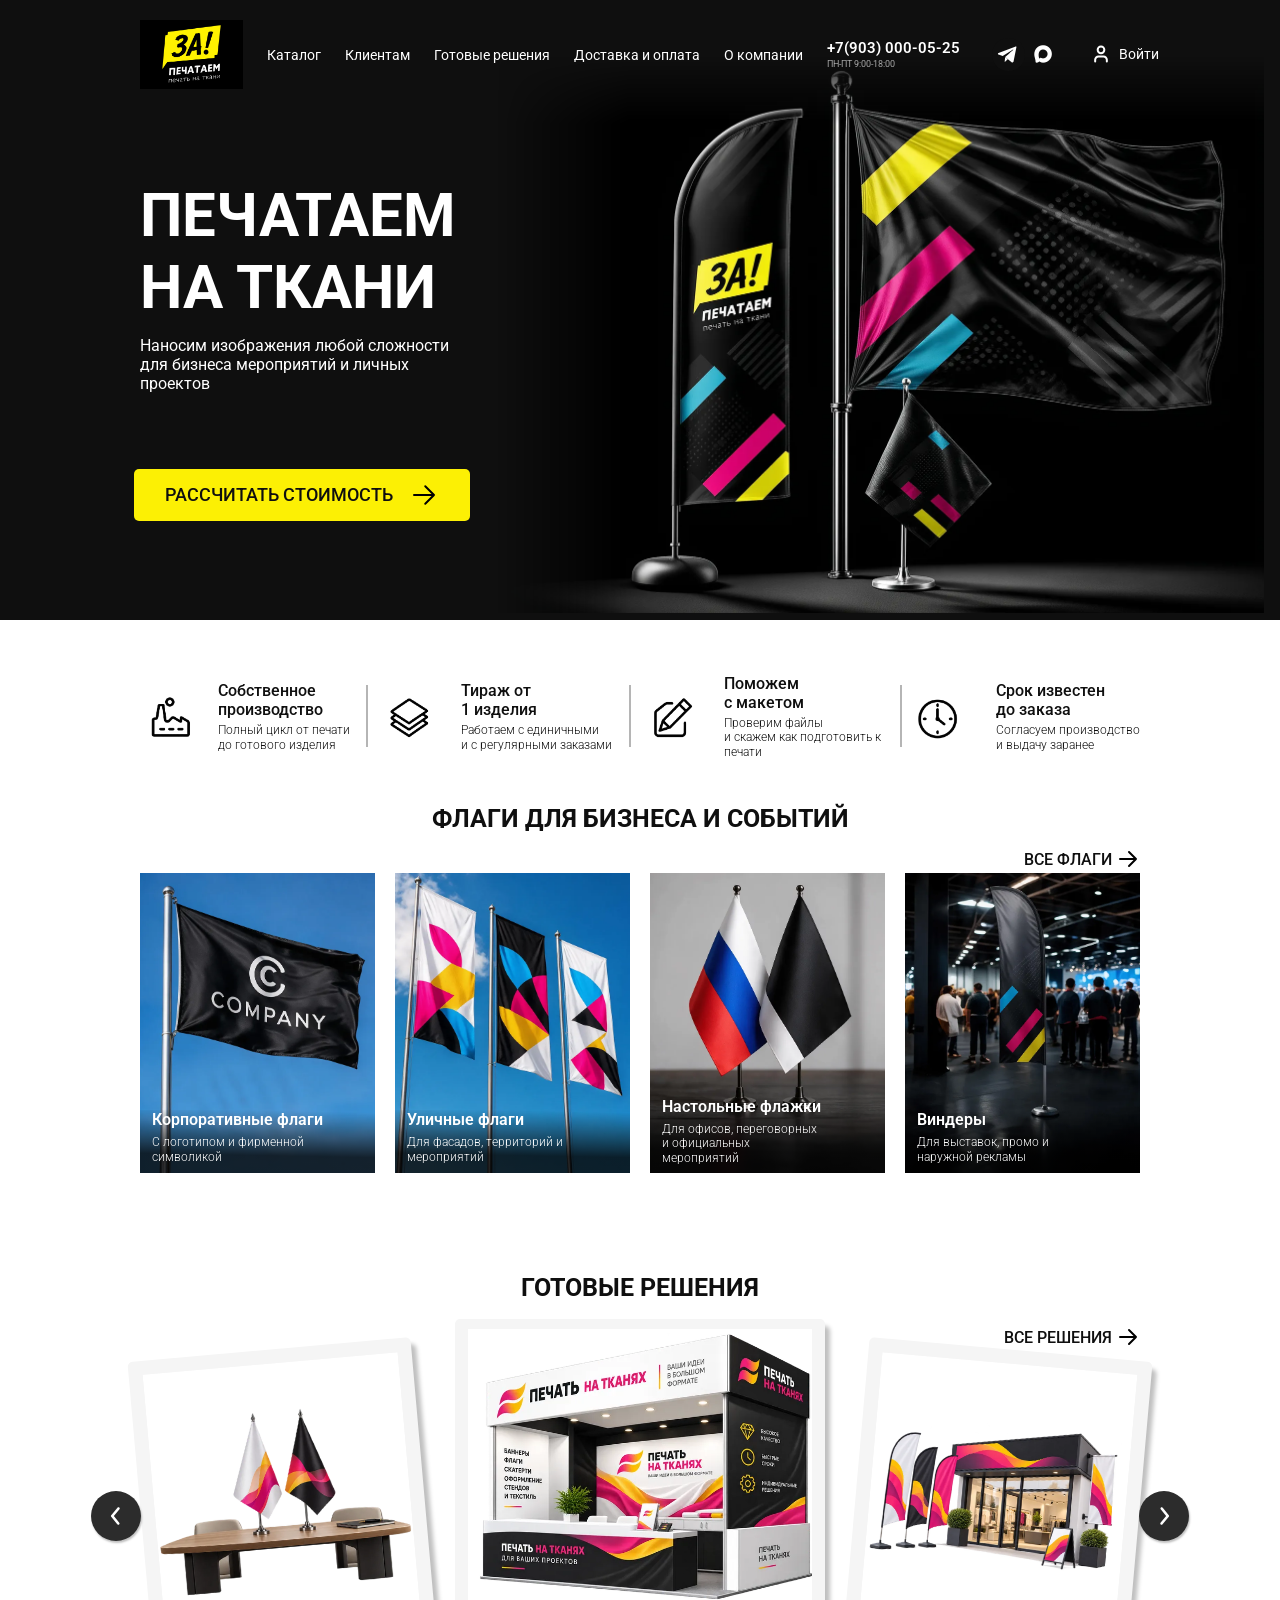
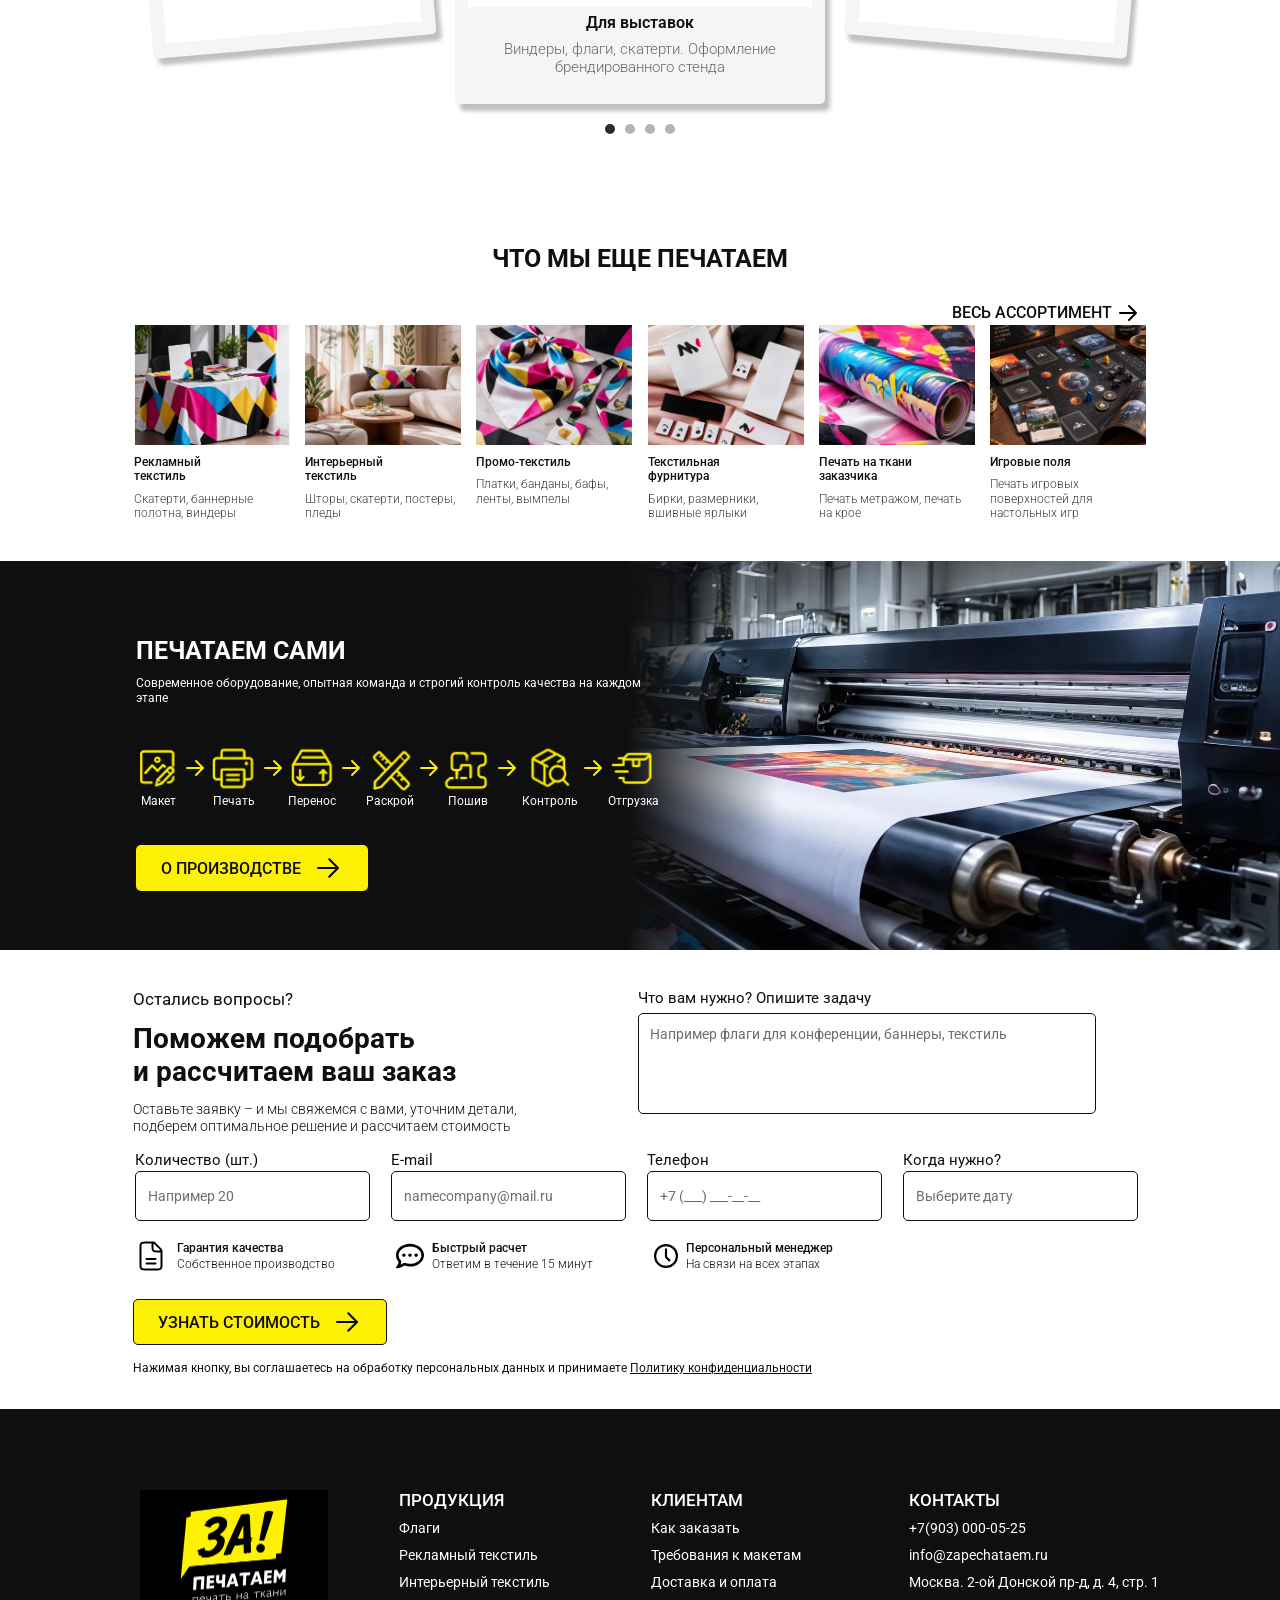
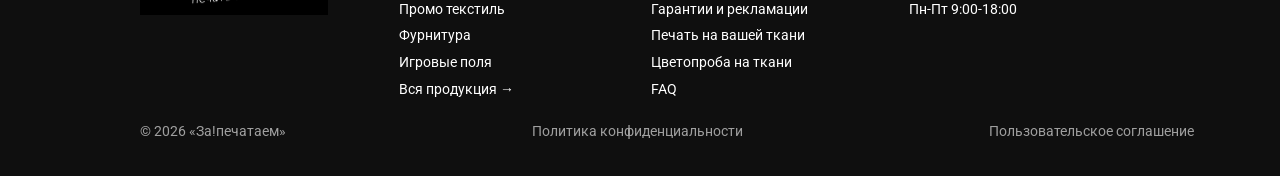
==== index.html @ 59cbdaf1 "Обновление сайта: новые страницы по Figma, исправления данных - Новые страницы: «Цветопроба на ткани" ====
<!doctype html>
<html lang="ru">
  <head>
    <meta charset="UTF-8" />
    <meta name="viewport" content="width=device-width, initial-scale=1.0" />
    <title>Печать на ткани — За!печатаем</title>
    <link rel="preconnect" href="https://fonts.googleapis.com" />
    <link rel="preconnect" href="https://fonts.gstatic.com" crossorigin />
    <link rel="stylesheet" href="https://fonts.googleapis.com/css2?family=Roboto:wght@300;400;500;600;700&display=swap" />
    <script type="module" crossorigin src="./assets/home-B17a1bVJ.js"></script>
    <link rel="modulepreload" crossorigin href="./assets/Textarea-o4xDHyzE.js">
    <link rel="modulepreload" crossorigin href="./assets/site-content-Drll2B07.js">
    <link rel="modulepreload" crossorigin href="./assets/SectionHeader-B2fMc8Yk.js">
    <link rel="modulepreload" crossorigin href="./assets/CardStacked-CJFSjGqP.js">
    <link rel="stylesheet" crossorigin href="./assets/Textarea-CeBhAOKj.css">
    <link rel="stylesheet" crossorigin href="./assets/site-content-Cy1skjwz.css">
    <link rel="stylesheet" crossorigin href="./assets/SectionHeader-By592K_c.css">
    <link rel="stylesheet" crossorigin href="./assets/CardStacked-DEg0NZP9.css">
    <link rel="stylesheet" crossorigin href="./assets/home-B2VoS511.css">
  </head>
  <body class="site">
    <div id="app"></div>
  </body>
</html>
---- assets/Textarea-CeBhAOKj.css ----
:root{--color-black: #000000;--color-ink-900: #0F0F0F;--color-ink-800: #161616;--color-ink-700: #2C2C2C;--color-grey-700: #666666;--color-grey-600: #6B7280;--color-grey-500: #999999;--color-grey-400: #AAAAAA;--color-grey-300: #B5B5B5;--color-grey-200: #CCCCCC;--color-grey-250: #C9C9C9;--color-grey-100: #E5E7EB;--color-grey-050: #F7F7F7;--color-grey-030: #F5F5F5;--color-grey-020: #F9FAFB;--color-white: #FFFFFF;--color-accent: #FCF004;--color-accent-press: #E3D803;--color-cmy-cyan: #00AEEF;--color-cmy-magenta: #EC008C;--color-success: #2E7D32;--color-success-bg: #E8F5E9;--color-overlay: rgba(0, 0, 0, .5);--color-scrim-strong: rgba(0, 0, 0, .8);--color-scrim: rgba(0, 0, 0, .7);--color-scrim-soft: rgba(0, 0, 0, .4);--color-placeholder: #D9D9D9;--color-danger: #B3261E;--font-display: "Roboto", "Helvetica Neue", Arial, sans-serif;--font-body: "Roboto", "Helvetica Neue", Arial, sans-serif;--text-display: 60px;--text-h1: 40px;--text-h2: 25px;--text-title: 28px;--text-h3: 20px;--text-lead: 18px;--text-card-title: 16px;--text-body: 16px;--text-small: 14px;--text-caption: 12px;--text-micro: 9px;--weight-light: 300;--weight-regular: 400;--weight-medium: 500;--weight-semibold: 600;--weight-bold: 700;--weight-black: 800;--leading-tight: 1;--leading-heading: 1.1;--leading-normal: 1.2;--leading-body: 1.5;--tracking-display: 0;--tracking-heading: 0;--tracking-button: 0;--tracking-label: .08em;--space-1: 4px;--space-2: 8px;--space-3: 12px;--space-4: 16px;--space-5: 20px;--space-6: 24px;--space-7: 28px;--space-8: 32px;--space-10: 40px;--space-12: 48px;--space-14: 56px;--space-16: 64px;--space-20: 80px;--space-25: 100px;--space-section: 80px;--radius-0: 0;--radius-1: 2px;--radius-2: 5px;--radius-3: 8px;--radius-4: 12px;--radius-panel: 20px;--radius-round: 999px;--icon-sm: 16px;--icon-md: 24px;--icon-lg: 30px;--shadow-modal: 0 8px 12px rgba(0, 0, 0, .12);--shadow-photo: 5px 7px 4px rgba(0, 0, 0, .25);--shadow-control: 1px 2px 2px rgba(0, 0, 0, .25);--container: 1000px;--gutter: 20px;--border-width: 1px;--icon-stroke: 2px}.ui-icon[data-v-7f54bd86]{display:inline-block;flex-shrink:0;color:currentColor}.ui-icon path[data-v-7f54bd86]{stroke:currentColor;stroke-width:var(--icon-stroke)}.ui-icon--sm[data-v-7f54bd86]{width:var(--icon-sm);height:var(--icon-sm)}.ui-icon--md[data-v-7f54bd86]{width:var(--icon-md);height:var(--icon-md)}.ui-icon--lg[data-v-7f54bd86]{width:var(--icon-lg);height:var(--icon-lg)}.ui-button[data-v-ee7d5a4f]{display:inline-flex;align-items:center;justify-content:center;gap:var(--space-2);box-sizing:border-box;border:var(--border-width) solid transparent;border-radius:var(--radius-2);cursor:pointer;font-family:var(--font-body);font-size:var(--text-small);font-weight:var(--weight-semibold);letter-spacing:var(--tracking-button);text-decoration:none;text-transform:uppercase;white-space:nowrap;transition:background-color .1s ease,border-color .1s ease,color .1s ease}.ui-button--block[data-v-ee7d5a4f]{display:flex;width:100%}.ui-button[data-v-ee7d5a4f]:disabled{cursor:not-allowed;opacity:.4}.ui-button--primary.ui-button--sm[data-v-ee7d5a4f],.ui-button--ghost.ui-button--sm[data-v-ee7d5a4f]{padding:var(--space-3) var(--space-6)}.ui-button--md[data-v-ee7d5a4f]{min-height:44px;gap:var(--space-3);padding:7px var(--space-6);font-size:var(--text-body);font-weight:var(--weight-medium)}.ui-button--lg[data-v-ee7d5a4f]{gap:var(--space-4);padding:10px 30px;font-size:var(--text-lead);font-weight:var(--weight-medium)}.ui-button__arrow[data-v-ee7d5a4f]{flex-shrink:0;width:30px;height:30px;transition:transform .35s cubic-bezier(.25,.02,0,1.17)}.ui-button:hover:not(:disabled) .ui-button__arrow[data-v-ee7d5a4f]{transform:translate3d(4px,0,0)}.ui-button--primary[data-v-ee7d5a4f]{background:var(--color-accent);color:var(--color-ink-900)}.ui-button--primary[data-v-ee7d5a4f]:hover:not(:disabled),.ui-button--primary[data-v-ee7d5a4f]:active:not(:disabled){background:var(--color-accent-press)}.ui-button--primary[data-v-ee7d5a4f]:focus-visible{outline:var(--radius-1) solid var(--color-ink-900);outline-offset:var(--radius-1)}.ui-button--primary[data-v-ee7d5a4f]:disabled{background:var(--color-grey-100);color:var(--color-grey-500);opacity:1}.ui-button--primary.ui-button--dark[data-v-ee7d5a4f]:focus-visible{outline-color:var(--color-white)}.ui-button--ghost[data-v-ee7d5a4f]{background:transparent;border-color:var(--color-ink-900);color:var(--color-ink-900)}.ui-button--ghost[data-v-ee7d5a4f]:hover:not(:disabled){background:var(--color-grey-050)}.ui-button--ghost[data-v-ee7d5a4f]:focus-visible{outline:var(--radius-1) solid var(--color-ink-900);outline-offset:var(--radius-1)}.ui-button--ghost.ui-button--dark[data-v-ee7d5a4f]{border-color:var(--color-white);color:var(--color-white)}.ui-button--ghost.ui-button--dark[data-v-ee7d5a4f]:hover:not(:disabled){background:var(--color-ink-800)}.ui-button--ghost.ui-button--dark[data-v-ee7d5a4f]:focus-visible{outline-color:var(--color-white)}.ui-button--arrow[data-v-ee7d5a4f]{padding:0;background:transparent;border-color:transparent;color:var(--color-ink-900)}.ui-button--arrow:hover:not(:disabled) .ui-button__label[data-v-ee7d5a4f]{text-decoration:underline}.ui-button--arrow[data-v-ee7d5a4f]:focus-visible{outline:var(--radius-1) solid var(--color-ink-900);outline-offset:var(--radius-1)}.ui-button--arrow.ui-button--dark[data-v-ee7d5a4f]{color:var(--color-white)}.ui-button--arrow.ui-button--dark[data-v-ee7d5a4f]:focus-visible{outline-color:var(--color-white)}.ui-input[data-v-9260c92f]{width:100%;box-sizing:border-box;padding:var(--space-3) var(--space-4);border:var(--border-width) solid var(--color-grey-100);border-radius:var(--radius-2);background:var(--color-white);color:var(--color-ink-900);font-family:var(--font-body);font-size:var(--text-body)}.ui-input[data-v-9260c92f]::placeholder{color:var(--color-grey-500)}.ui-input[data-v-9260c92f]:disabled{cursor:not-allowed;opacity:.4}.ui-input[data-v-9260c92f]:focus-visible{outline:var(--radius-1) solid var(--color-ink-900);outline-offset:var(--radius-1)}.ui-input--invalid[data-v-9260c92f]{border-color:var(--color-danger)}.ui-input--dark[data-v-9260c92f]{background:var(--color-ink-900);border-color:var(--color-ink-700);color:var(--color-white)}.ui-input--dark[data-v-9260c92f]::placeholder{color:var(--color-grey-500)}.ui-input--dark[data-v-9260c92f]:focus-visible{outline-color:var(--color-white)}.ui-input--dark.ui-input--invalid[data-v-9260c92f]{border-color:var(--color-danger)}.ui-textarea[data-v-9531cfce]{display:block;width:100%;box-sizing:border-box;min-height:100px;padding:var(--space-3) var(--space-4);border:var(--border-width) solid var(--color-grey-100);border-radius:var(--radius-2);background:var(--color-white);color:var(--color-ink-900);font-family:var(--font-body);font-size:var(--text-small);line-height:1.4;resize:vertical}.ui-textarea[data-v-9531cfce]::placeholder{color:var(--color-grey-500)}.ui-textarea[data-v-9531cfce]:disabled{cursor:not-allowed;opacity:.4}.ui-textarea[data-v-9531cfce]:focus-visible{outline:var(--radius-1) solid var(--color-ink-900);outline-offset:var(--radius-1)}.ui-textarea--invalid[data-v-9531cfce]{border-color:var(--color-danger)}
---- assets/site-content-Cy1skjwz.css ----
*,*:before,*:after{box-sizing:border-box}html{-webkit-text-size-adjust:100%}body.site{margin:0;background:var(--color-ink-900);color:var(--color-ink-900);font-family:var(--font-body);font-size:var(--text-body);line-height:var(--leading-normal)}.site img{max-width:100%}.site-container{width:100%;max-width:calc(var(--container) + 2 * var(--space-5));margin:0 auto;padding:0 var(--space-5)}@media (min-width: 768px) and (max-width: 1023px){.site-container{padding:0 var(--space-8)}}.site-visually-hidden{position:absolute;width:1px;height:1px;margin:-1px;padding:0;overflow:hidden;clip:rect(0 0 0 0);white-space:nowrap;border:0}:root{--ease-reveal: cubic-bezier(.46, .03, .2, .98);--ease-soft: cubic-bezier(0, -.01, .12, .97);--ease-spring: cubic-bezier(.25, .02, 0, 1.17);--reveal-duration: .9s;--reveal-distance: 40px}.motion-ready [data-reveal]{opacity:0;transition:opacity var(--reveal-duration) var(--ease-soft) var(--reveal-delay, 0s),transform var(--reveal-duration) var(--ease-reveal) var(--reveal-delay, 0s);will-change:opacity,transform}.motion-ready [data-reveal=up]{transform:translate3d(0,var(--reveal-distance),0)}.motion-ready [data-reveal=down]{transform:translate3d(0,calc(-1 * var(--reveal-distance)),0)}.motion-ready [data-reveal=left]{transform:translate3d(calc(-1 * var(--reveal-distance)),0,0)}.motion-ready [data-reveal=right]{transform:translate3d(var(--reveal-distance),0,0)}.motion-ready [data-reveal=scale]{transform:scale(.94)}.motion-ready [data-reveal].is-revealed{opacity:1;transform:none}.motion-ready [data-reveal].is-revealed:not(:hover){will-change:auto}@media (prefers-reduced-motion: reduce){*,*:before,*:after{animation-duration:.01ms!important;animation-iteration-count:1!important;transition-duration:.01ms!important;scroll-behavior:auto!important}}.site-header[data-v-46761ce0]{position:relative;z-index:10;background:var(--color-ink-900);color:var(--color-white)}.site-header__inner[data-v-46761ce0]{display:flex;align-items:center;justify-content:space-between;gap:var(--space-6);padding-top:var(--space-5);padding-bottom:var(--space-5)}.site-header__logo[data-v-46761ce0]{display:block;flex-shrink:0;width:103px;line-height:0}.site-header__logo picture[data-v-46761ce0]{display:block}.site-header__logo img[data-v-46761ce0]{width:100%;height:auto}.site-header__nav[data-v-46761ce0]{position:relative;display:flex;gap:var(--space-6)}.site-header__nav-item:hover .site-header__dropdown[data-v-46761ce0],.site-header__nav-item:focus-within .site-header__dropdown[data-v-46761ce0]{display:flex}.site-header__dropdown[data-v-46761ce0]{display:none;position:absolute;top:100%;left:50%;transform:translate(-50%);z-index:20;margin-top:var(--space-5);padding:var(--space-4);gap:var(--space-5);border-top:var(--border-width) solid var(--color-ink-700);background:var(--color-ink-900);white-space:nowrap}.site-header__dropdown[data-v-46761ce0]:not(.site-header__dropdown--wide){flex-direction:column;padding:var(--space-3);gap:0}.site-header__dropdown-column[data-v-46761ce0]{display:flex;flex-direction:column;min-width:220px;margin:0;padding:0;list-style:none}.site-header__dropdown-link[data-v-46761ce0]{display:block;position:relative;min-height:40px;padding:var(--space-2) var(--space-3);border-radius:var(--radius-1);color:var(--color-white);font-size:var(--text-small);line-height:1.35;text-decoration:none;transition:background-color .2s ease,color .2s ease}.site-header__dropdown-link[data-v-46761ce0]:hover{background:var(--color-ink-800);color:var(--color-accent)}.site-header__nav-link[data-v-46761ce0]{position:relative;transition:color .3s ease;color:var(--color-white);font-size:var(--text-small);font-weight:var(--weight-regular);text-decoration:none;white-space:nowrap}.site-header__nav-link--current[data-v-46761ce0]{font-weight:var(--weight-medium)}.site-header__nav-link[data-v-46761ce0]:hover{color:var(--color-accent)}.site-header__nav-link[data-v-46761ce0]:after{content:"";position:absolute;right:0;bottom:-4px;left:0;height:1px;background:currentColor;transform:scaleX(0);transform-origin:left center;transition:transform .4s var(--ease-reveal, ease)}.site-header__nav-link[data-v-46761ce0]:hover:after{transform:scaleX(1)}.site-header__inner[data-v-46761ce0]{animation:site-header-in-46761ce0 .8s var(--ease-soft, ease) both}@keyframes site-header-in-46761ce0{0%{opacity:0;transform:translate3d(0,-12px,0)}to{opacity:1;transform:none}}.site-header__social[data-v-46761ce0],.site-header__login[data-v-46761ce0]{transition:opacity .3s ease,transform .3s var(--ease-spring, ease)}.site-header__social[data-v-46761ce0]:hover{transform:translate3d(0,-2px,0)}.site-header__login[data-v-46761ce0]:hover{opacity:.8}.site-header__actions[data-v-46761ce0]{display:flex;align-items:center;gap:var(--space-8)}.site-header__phone[data-v-46761ce0]{display:flex;flex-direction:column;gap:2px;white-space:nowrap}.site-header__phone-number[data-v-46761ce0]{color:var(--color-white);font-size:15px;font-weight:var(--weight-semibold);text-decoration:none}.site-header__schedule[data-v-46761ce0]{color:var(--color-grey-400);font-size:var(--text-micro)}.site-header__socials[data-v-46761ce0],.site-header__drawer-socials[data-v-46761ce0]{display:flex;align-items:center;gap:1px}.site-header__social[data-v-46761ce0]{display:inline-flex;align-items:center;justify-content:center;width:33px;height:33px;line-height:0}.site-header__max-icon[data-v-46761ce0]{display:block;width:18px;height:18px;background:var(--color-white);mask:url([data-uri]) center / contain no-repeat;-webkit-mask:url([data-uri]) center / contain no-repeat}.site-header__login[data-v-46761ce0]{display:inline-flex;align-items:center;gap:var(--space-2);color:var(--color-white);font-size:var(--text-small);text-decoration:none}.site-header__menu-button[data-v-46761ce0]{display:none;align-items:center;justify-content:center;width:44px;height:44px;padding:0;border:var(--border-width) solid var(--color-ink-700);border-radius:var(--radius-3);background:var(--color-ink-800);cursor:pointer}.site-header a[data-v-46761ce0]:focus-visible,.site-header button[data-v-46761ce0]:focus-visible{outline:var(--radius-1) solid var(--color-white);outline-offset:var(--radius-1)}.site-header__drawer[data-v-46761ce0]{border-top:var(--border-width) solid var(--color-ink-700);background:var(--color-ink-900)}.site-header__drawer-nav[data-v-46761ce0]{display:flex;flex-direction:column;padding-top:var(--space-2);padding-bottom:var(--space-6)}.site-header__drawer-link[data-v-46761ce0]{padding:var(--space-3) 0;border-bottom:var(--border-width) solid var(--color-ink-700);color:var(--color-white);font-size:var(--text-body);text-decoration:none}.site-header__drawer-item[data-v-46761ce0]{border-bottom:var(--border-width) solid var(--color-ink-700)}.site-header__drawer-item .site-header__drawer-link[data-v-46761ce0]{border-bottom:none}.site-header__drawer-summary[data-v-46761ce0]{display:flex;align-items:center;justify-content:space-between;cursor:pointer;list-style:none}.site-header__drawer-summary[data-v-46761ce0]::-webkit-details-marker{display:none}.site-header__drawer-summary[data-v-46761ce0]:after{content:"";width:10px;height:10px;border-right:var(--border-width) solid var(--color-white);border-bottom:var(--border-width) solid var(--color-white);transform:rotate(45deg);transition:transform .2s ease}.site-header__drawer-item[open] .site-header__drawer-summary[data-v-46761ce0]:after{transform:rotate(-135deg)}.site-header__drawer-sublink[data-v-46761ce0]{display:block;padding-left:var(--space-4);color:var(--color-grey-400);font-size:var(--text-small)}.site-header__drawer-sublink[data-v-46761ce0]:last-child{border-bottom:none}.site-header__drawer-socials[data-v-46761ce0]{margin-top:var(--space-4)}@media (max-width: 1100px){.site-header__nav[data-v-46761ce0]{gap:var(--space-4)}.site-header__actions[data-v-46761ce0]{gap:var(--space-5)}}@media (max-width: 1023px){.site-header[data-v-46761ce0]{border-bottom:var(--border-width) solid var(--color-ink-700)}.site-header__inner[data-v-46761ce0]{padding-top:var(--space-4);padding-bottom:var(--space-4)}.site-header__logo[data-v-46761ce0]{width:80px}.site-header__nav[data-v-46761ce0],.site-header__socials[data-v-46761ce0],.site-header__login[data-v-46761ce0]{display:none}.site-header__actions[data-v-46761ce0]{gap:var(--space-6)}.site-header__phone[data-v-46761ce0]{align-items:flex-end}.site-header__phone-number[data-v-46761ce0]{font-size:var(--text-small)}.site-header__menu-button[data-v-46761ce0]{display:inline-flex}}@media (min-width: 1024px){.site-header--overlay[data-v-46761ce0]{position:absolute;top:0;right:0;left:0;background:transparent}.site-header__drawer[data-v-46761ce0]{display:none!important}}@media (max-width: 767px){.site-header[data-v-46761ce0]{border-bottom:none}.site-header__inner[data-v-46761ce0]{padding:14px 10px 14px var(--space-2)}.site-header__logo[data-v-46761ce0]{width:103px}.site-header__phone[data-v-46761ce0]{display:none}.site-header__menu-button[data-v-46761ce0]{width:40px;height:40px;border:none;background:transparent}.site-header__menu-button img[data-v-46761ce0]{width:40px;height:40px}.site-header--overlay[data-v-46761ce0]{position:absolute;top:0;right:0;left:0;background:transparent}}.card-overlay[data-v-df6b5e0e]{position:relative;display:flex;flex-direction:column;justify-content:flex-end;overflow:hidden;background:var(--color-placeholder);color:var(--color-white);text-decoration:none}.card-overlay[data-v-df6b5e0e]:focus-visible{outline:var(--radius-1) solid var(--color-ink-900);outline-offset:var(--radius-1)}.card-overlay__image[data-v-df6b5e0e]{position:absolute;top:0;right:0;bottom:0;left:0;width:100%;height:100%;object-fit:cover;transition:transform .3s ease}.card-overlay:hover .card-overlay__image[data-v-df6b5e0e]{transform:scale(1.03)}.card-overlay__content[data-v-df6b5e0e]{position:relative;display:flex;flex-direction:column}.card-overlay__title[data-v-df6b5e0e]{font-size:var(--text-card-title);font-weight:var(--weight-semibold);line-height:var(--leading-normal)}.card-overlay--home[data-v-df6b5e0e]{aspect-ratio:235 / 300}.card-overlay--home .card-overlay__content[data-v-df6b5e0e]{min-height:63px;gap:6px;padding:0 var(--space-3) var(--space-2);background:linear-gradient(1.1deg,var(--color-scrim-strong) 29.4%,transparent 96.5%)}.card-overlay--home .card-overlay__text[data-v-df6b5e0e]{max-width:160px;font-size:var(--text-caption);font-weight:var(--weight-light);line-height:var(--leading-normal)}.card-overlay--catalog[data-v-df6b5e0e]{height:320px}.card-overlay--catalog .card-overlay__content[data-v-df6b5e0e]{flex:1;justify-content:flex-end;gap:6px;padding:var(--space-4);background:linear-gradient(249.6deg,transparent 33.3%,var(--color-scrim) 66.7%)}.card-overlay--catalog .card-overlay__title[data-v-df6b5e0e]{letter-spacing:-.02em;white-space:nowrap}.card-overlay--catalog .card-overlay__text[data-v-df6b5e0e]{font-size:var(--text-caption);line-height:16px;opacity:.9}@media (max-width: 1023px) and (min-width: 768px){.card-overlay--home[data-v-df6b5e0e]{aspect-ratio:auto;height:280px;border-radius:var(--radius-4)}.card-overlay--home[data-v-df6b5e0e]:before{content:"";position:absolute;top:0;right:0;bottom:0;left:0;background:var(--color-scrim-soft)}.card-overlay--home .card-overlay__content[data-v-df6b5e0e]{min-height:0;gap:var(--space-1);padding:var(--space-4);background:none}.card-overlay--home .card-overlay__title[data-v-df6b5e0e]{font-weight:var(--weight-bold)}.card-overlay--home .card-overlay__text[data-v-df6b5e0e]{max-width:none;color:var(--color-grey-200);font-weight:var(--weight-regular)}}@media (max-width: 767px){.card-overlay--home[data-v-df6b5e0e]{aspect-ratio:165 / 211}.card-overlay--home .card-overlay__content[data-v-df6b5e0e]{min-height:44px;gap:2px;padding:0 var(--space-2) var(--space-1)}.card-overlay--home .card-overlay__title[data-v-df6b5e0e]{font-size:var(--text-caption)}.card-overlay--home .card-overlay__text[data-v-df6b5e0e]{font-size:var(--text-caption);line-height:1.15}.card-overlay--catalog[data-v-df6b5e0e]{height:240px}.card-overlay--catalog .card-overlay__title[data-v-df6b5e0e]{white-space:normal}}.ui-modal-enter-active[data-v-86ffeeb4]{transition:opacity .35s cubic-bezier(0,-.01,.12,.97)}.ui-modal-leave-active[data-v-86ffeeb4]{transition:opacity .2s ease}.ui-modal-enter-from[data-v-86ffeeb4],.ui-modal-leave-to[data-v-86ffeeb4]{opacity:0}.ui-modal-enter-active .ui-modal__card[data-v-86ffeeb4]{transition:transform .5s cubic-bezier(.25,.02,0,1.17)}.ui-modal-enter-from .ui-modal__card[data-v-86ffeeb4]{transform:translate3d(0,32px,0) scale(.98)}.ui-modal[data-v-86ffeeb4]{position:fixed;top:0;right:0;bottom:0;left:0;z-index:100;display:flex;align-items:center;justify-content:center;padding:var(--space-4);background:var(--color-overlay);overflow-y:auto}.ui-modal__card[data-v-86ffeeb4]{position:relative;box-sizing:border-box;width:100%;max-width:560px;margin:auto;padding:var(--space-10);border-radius:var(--radius-3);background:var(--color-white);box-shadow:var(--shadow-modal);outline:none}.ui-modal__close[data-v-86ffeeb4]{position:absolute;top:var(--space-10);right:var(--space-10);display:inline-flex;align-items:center;justify-content:center;width:32px;height:32px;padding:0;border:none;border-radius:var(--radius-round);background:var(--color-grey-020);cursor:pointer}.ui-modal__close[data-v-86ffeeb4]:focus-visible{outline:var(--radius-1) solid var(--color-ink-900);outline-offset:var(--radius-1)}@media (max-width: 767px){.ui-modal__card[data-v-86ffeeb4]{padding:var(--space-6)}.ui-modal__close[data-v-86ffeeb4]{top:var(--space-6);right:var(--space-6)}}.lead-modal-swap-enter-active[data-v-83224fa5],.lead-modal-swap-leave-active[data-v-83224fa5]{transition:opacity .3s cubic-bezier(0,-.01,.12,.97),transform .4s cubic-bezier(.46,.03,.2,.98)}.lead-modal-swap-enter-from[data-v-83224fa5]{opacity:0;transform:translate3d(0,12px,0)}.lead-modal-swap-leave-to[data-v-83224fa5]{opacity:0}.lead-modal--success .lead-modal__check[data-v-83224fa5]{animation:lead-modal-check-83224fa5 .6s cubic-bezier(.25,.02,0,1.17) .15s both}@keyframes lead-modal-check-83224fa5{0%{transform:scale(.4);opacity:0}to{transform:none;opacity:1}}.lead-modal[data-v-83224fa5]{display:flex;flex-direction:column;gap:var(--space-7)}.lead-modal__head[data-v-83224fa5]{display:flex;flex-direction:column;gap:var(--space-2);max-width:420px}.lead-modal__title[data-v-83224fa5]{margin:0;color:var(--color-ink-900);font-size:var(--text-title);font-weight:var(--weight-bold);line-height:var(--leading-normal)}.lead-modal__text[data-v-83224fa5]{margin:0;color:var(--color-grey-600);font-size:var(--text-small);line-height:20px}.lead-modal__form[data-v-83224fa5]{display:flex;flex-direction:column;gap:var(--space-4)}.lead-modal__grid[data-v-83224fa5]{display:grid;grid-template-columns:repeat(2,minmax(0,1fr));gap:var(--space-4)}.lead-modal__field[data-v-83224fa5]{display:flex;flex-direction:column;gap:6px}.lead-modal__label[data-v-83224fa5]{color:var(--color-ink-900);font-size:13px;font-weight:var(--weight-medium)}.lead-modal__field[data-v-83224fa5] .ui-input{height:44px;border-radius:6px;font-size:var(--text-small)}.lead-modal__field[data-v-83224fa5] .ui-input::placeholder,.lead-modal__field[data-v-83224fa5] .ui-textarea::placeholder{color:var(--color-grey-600)}.lead-modal__field[data-v-83224fa5] .ui-textarea{height:100px;border-radius:6px}.lead-modal__submit[data-v-83224fa5]{min-height:48px;margin-top:var(--space-3);border-radius:6px}.lead-modal__submit-arrow[data-v-83224fa5]{margin-left:var(--space-1)}.lead-modal__consent[data-v-83224fa5]{margin:0;font-size:var(--text-caption);line-height:var(--leading-normal);color:var(--color-grey-600);text-align:center}.lead-modal__consent a[data-v-83224fa5]{color:inherit}.lead-modal--success[data-v-83224fa5]{align-items:center;gap:var(--space-2);min-height:300px;justify-content:center;text-align:center}.lead-modal__check[data-v-83224fa5]{display:inline-flex;align-items:center;justify-content:center;width:64px;height:64px;margin-bottom:var(--space-4);border-radius:var(--radius-round);background:var(--color-success-bg)}.lead-modal__success-title[data-v-83224fa5]{margin:0;color:var(--color-ink-900);font-size:22px;font-weight:var(--weight-bold);line-height:var(--leading-normal)}.lead-modal__success-text[data-v-83224fa5]{max-width:380px;margin:0;color:var(--color-grey-600);font-size:var(--text-small);line-height:20px}@media (max-width: 767px){.lead-modal[data-v-83224fa5]{gap:var(--space-5)}.lead-modal__head[data-v-83224fa5]{padding-right:var(--space-10);gap:6px}.lead-modal__title[data-v-83224fa5]{font-size:var(--text-h3)}.lead-modal__text[data-v-83224fa5]{font-size:13px;line-height:18px}.lead-modal__form[data-v-83224fa5]{gap:var(--space-3)}.lead-modal__grid[data-v-83224fa5]{grid-template-columns:1fr;gap:var(--space-3)}.lead-modal--success[data-v-83224fa5]{min-height:240px}}.site-footer[data-v-45c0a11b]{background:var(--color-ink-900);color:var(--color-white)}.site-footer__inner[data-v-45c0a11b]{display:flex;flex-direction:column;gap:9px;padding-top:81px;padding-bottom:36px}.site-footer__main[data-v-45c0a11b]{display:flex;gap:71px}.site-footer__logo[data-v-45c0a11b]{flex-shrink:0;width:188px;line-height:0}.site-footer__logo picture[data-v-45c0a11b]{display:block}.site-footer__logo img[data-v-45c0a11b]{width:100%;height:auto}.site-footer__columns[data-v-45c0a11b]{display:flex;gap:101px}.site-footer__column[data-v-45c0a11b]{display:flex;flex-direction:column}.site-footer__title[data-v-45c0a11b]{margin-bottom:10px;font-size:17px;font-weight:var(--weight-medium);line-height:var(--leading-normal);text-transform:uppercase;list-style:none;pointer-events:none}.site-footer__title-mobile[data-v-45c0a11b]{display:none}.site-footer__title[data-v-45c0a11b]::-webkit-details-marker{display:none}.site-footer__links[data-v-45c0a11b]{display:flex;flex-direction:column;gap:10px;margin:0;padding:0;list-style:none}.site-footer__links li[data-v-45c0a11b]{font-size:var(--text-small);line-height:var(--leading-normal)}.site-footer__link[data-v-45c0a11b]{white-space:nowrap;transition:color .3s ease;color:var(--color-white);font-size:var(--text-small);line-height:var(--leading-normal);text-decoration:none}a.site-footer__link[data-v-45c0a11b]:hover,.site-footer__legal[data-v-45c0a11b]:hover{color:var(--color-accent)}.site-footer__bottom[data-v-45c0a11b]{display:flex;justify-content:space-between;gap:var(--space-6);width:calc(100% + 54px);padding-top:var(--space-4);font-size:var(--text-small)}.site-footer__copyright[data-v-45c0a11b],.site-footer__legal[data-v-45c0a11b]{color:var(--color-white);opacity:.6;text-decoration:none}.site-footer__socials[data-v-45c0a11b]{display:none;gap:var(--space-4)}.site-footer__social[data-v-45c0a11b]{display:inline-flex;align-items:center;line-height:0}.site-footer__max-icon[data-v-45c0a11b]{display:block;width:24px;height:24px;background:var(--color-white);mask:url([data-uri]) center / contain no-repeat;-webkit-mask:url([data-uri]) center / contain no-repeat}.site-footer a[data-v-45c0a11b]:focus-visible{outline:var(--radius-1) solid var(--color-white);outline-offset:var(--radius-1)}.site-footer--inner[data-v-45c0a11b]{border-top:var(--border-width) solid var(--color-ink-700)}.site-footer--inner .site-footer__inner[data-v-45c0a11b]{gap:0;padding-top:var(--space-12);padding-bottom:var(--space-8)}.site-footer--inner .site-footer__legal[data-v-45c0a11b]{flex-shrink:0}.site-footer--inner .site-footer__copyright[data-v-45c0a11b]{margin-right:auto}.site-footer--inner .site-footer__main[data-v-45c0a11b]{justify-content:space-between}.site-footer--inner .site-footer__logo[data-v-45c0a11b]{width:103px}@media (min-width: 1024px){.site-footer--inner .site-footer__columns[data-v-45c0a11b]{display:contents}.site-footer--inner .site-footer__bottom[data-v-45c0a11b]{width:100%}}.site-footer--inner .site-footer__title[data-v-45c0a11b]{margin-bottom:var(--space-3);font-size:var(--text-body);font-weight:var(--weight-semibold);text-transform:none}.site-footer--inner .site-footer__links[data-v-45c0a11b]{gap:var(--space-3)}.site-footer--inner .site-footer__link[data-v-45c0a11b]{color:var(--color-grey-400)}.site-footer--inner .site-footer__bottom[data-v-45c0a11b]{margin-top:var(--space-8);padding-top:var(--space-6);border-top:var(--border-width) solid var(--color-ink-700);font-size:var(--text-caption)}.site-footer--inner .site-footer__copyright[data-v-45c0a11b],.site-footer--inner .site-footer__legal[data-v-45c0a11b]{color:var(--color-grey-400);opacity:1}@media (max-width: 1023px){.site-footer[data-v-45c0a11b]{border-top:var(--border-width) solid var(--color-ink-700);background:var(--color-ink-800)}.site-footer__inner[data-v-45c0a11b]{gap:var(--space-8);padding-top:var(--space-12);padding-bottom:var(--space-8)}.site-footer__main[data-v-45c0a11b]{justify-content:space-between;gap:var(--space-6)}.site-footer__logo[data-v-45c0a11b]{width:100px}.site-footer__columns[data-v-45c0a11b]{gap:var(--space-8)}.site-footer__title[data-v-45c0a11b]{font-size:var(--text-small);font-weight:var(--weight-bold)}.site-footer__link[data-v-45c0a11b]{color:var(--color-grey-200);font-size:13px}.site-footer__bottom[data-v-45c0a11b]{width:auto;padding-top:var(--space-4);border-top:var(--border-width) solid var(--color-ink-700);color:var(--color-grey-700);font-size:var(--text-caption)}.site-footer__copyright[data-v-45c0a11b],.site-footer__legal[data-v-45c0a11b]{color:var(--color-grey-700);opacity:1}}@media (max-width: 767px){.site-footer[data-v-45c0a11b]{border-top:none;background:var(--color-black)}.site-footer__title-desktop[data-v-45c0a11b]{display:none}.site-footer__title-mobile[data-v-45c0a11b]{display:inline}.site-footer__main[data-v-45c0a11b]{flex-direction:column-reverse;gap:var(--space-6)}.site-footer__inner[data-v-45c0a11b]{position:relative}.site-footer__logo[data-v-45c0a11b]{position:absolute;right:var(--space-5);bottom:var(--space-8);width:106px}.site-footer__columns[data-v-45c0a11b]{flex-direction:column;gap:0}.site-footer__column[data-v-45c0a11b]{border-bottom:var(--border-width) solid var(--color-white)}.site-footer__title[data-v-45c0a11b]{display:flex;align-items:center;justify-content:space-between;margin:0;padding:var(--space-3) 0;font-size:var(--text-body);font-weight:var(--weight-medium);text-transform:none;pointer-events:auto;cursor:pointer}.site-footer__title[data-v-45c0a11b]:after{content:"";width:20px;height:20px;background:var(--color-white);mask:url("data:image/svg+xml,%3csvg%20width='30'%20height='30'%20viewBox='0%200%2030%2030'%20fill='none'%20xmlns='http://www.w3.org/2000/svg'%3e%3cg%20id='eva:arrow-ios-forward-fill'%3e%3cpath%20id='Vector'%20d='M12.5%2023.75C12.2079%2023.7506%2011.9249%2023.6489%2011.7%2023.4625C11.5734%2023.3576%2011.4688%2023.2287%2011.3921%2023.0833C11.3154%2022.9378%2011.2682%2022.7787%2011.2531%2022.615C11.238%2022.4512%2011.2553%2022.2862%2011.3041%2022.1291C11.3529%2021.9721%2011.4322%2021.8263%2011.5375%2021.7L17.1375%2015L11.7375%208.2875C11.6337%208.15964%2011.5561%208.01252%2011.5093%207.8546C11.4625%207.69667%2011.4474%207.53106%2011.4649%207.36727C11.4823%207.20349%2011.5319%207.04476%2011.6109%206.90021C11.6898%206.75567%2011.7966%206.62815%2011.925%206.525C12.0543%206.4112%2012.2058%206.32537%2012.3699%206.27288C12.5339%206.2204%2012.7071%206.20239%2012.8785%206.22C13.0498%206.2376%2013.2157%206.29044%2013.3657%206.37519C13.5157%206.45995%2013.6465%206.57478%2013.75%206.7125L19.7875%2014.2125C19.9714%2014.4362%2020.0719%2014.7167%2020.0719%2015.0063C20.0719%2015.2958%2019.9714%2015.5763%2019.7875%2015.8L13.5375%2023.3C13.4121%2023.4513%2013.2528%2023.5709%2013.0725%2023.649C12.8923%2023.7272%2012.6961%2023.7618%2012.5%2023.75Z'%20fill='white'/%3e%3c/g%3e%3c/svg%3e") center / contain no-repeat;-webkit-mask:url("data:image/svg+xml,%3csvg%20width='30'%20height='30'%20viewBox='0%200%2030%2030'%20fill='none'%20xmlns='http://www.w3.org/2000/svg'%3e%3cg%20id='eva:arrow-ios-forward-fill'%3e%3cpath%20id='Vector'%20d='M12.5%2023.75C12.2079%2023.7506%2011.9249%2023.6489%2011.7%2023.4625C11.5734%2023.3576%2011.4688%2023.2287%2011.3921%2023.0833C11.3154%2022.9378%2011.2682%2022.7787%2011.2531%2022.615C11.238%2022.4512%2011.2553%2022.2862%2011.3041%2022.1291C11.3529%2021.9721%2011.4322%2021.8263%2011.5375%2021.7L17.1375%2015L11.7375%208.2875C11.6337%208.15964%2011.5561%208.01252%2011.5093%207.8546C11.4625%207.69667%2011.4474%207.53106%2011.4649%207.36727C11.4823%207.20349%2011.5319%207.04476%2011.6109%206.90021C11.6898%206.75567%2011.7966%206.62815%2011.925%206.525C12.0543%206.4112%2012.2058%206.32537%2012.3699%206.27288C12.5339%206.2204%2012.7071%206.20239%2012.8785%206.22C13.0498%206.2376%2013.2157%206.29044%2013.3657%206.37519C13.5157%206.45995%2013.6465%206.57478%2013.75%206.7125L19.7875%2014.2125C19.9714%2014.4362%2020.0719%2014.7167%2020.0719%2015.0063C20.0719%2015.2958%2019.9714%2015.5763%2019.7875%2015.8L13.5375%2023.3C13.4121%2023.4513%2013.2528%2023.5709%2013.0725%2023.649C12.8923%2023.7272%2012.6961%2023.7618%2012.5%2023.75Z'%20fill='white'/%3e%3c/g%3e%3c/svg%3e") center / contain no-repeat;transform:rotate(90deg);transition:transform .2s ease}.site-footer__column[open] .site-footer__title[data-v-45c0a11b]:after{transform:rotate(-90deg)}.site-footer__links[data-v-45c0a11b]{padding-bottom:var(--space-4)}.site-footer__link[data-v-45c0a11b]{color:var(--color-grey-200);white-space:normal}.site-footer__bottom[data-v-45c0a11b]{flex-direction:column;gap:var(--space-3);border-top:none;padding-top:0}.site-footer__socials[data-v-45c0a11b]{display:flex;align-items:center;margin-bottom:var(--space-2)}.site-footer__copyright[data-v-45c0a11b]{order:1}.site-footer__title[data-v-45c0a11b]{font-weight:var(--weight-regular)}}
---- assets/SectionHeader-By592K_c.css ----
.section-header[data-v-d03c34a1]{position:relative;display:flex;align-items:center;justify-content:center;min-height:29px}.section-header--start[data-v-d03c34a1]{justify-content:flex-start}.section-header__title[data-v-d03c34a1]{margin:0;font-size:var(--text-h2);font-weight:var(--weight-bold);line-height:var(--leading-normal);text-transform:uppercase;text-align:center}.section-header--dark .section-header__title[data-v-d03c34a1]{color:var(--color-white)}.section-header__link[data-v-d03c34a1]{position:absolute;right:0;top:calc(100% + var(--link-gap, 13px));display:inline-flex;align-items:center;gap:var(--space-1);color:var(--color-ink-900);font-size:var(--text-body);font-weight:var(--weight-medium);text-decoration:none;text-transform:uppercase;white-space:nowrap}.section-header__label--mobile[data-v-d03c34a1]{display:none}.section-header__link img[data-v-d03c34a1]{transition:transform .35s var(--ease-spring, ease)}.section-header__link:hover img[data-v-d03c34a1]{transform:translate3d(4px,0,0)}.section-header__link:hover span[data-v-d03c34a1]{text-decoration:underline}.section-header__link[data-v-d03c34a1]:focus-visible{outline:var(--radius-1) solid var(--color-ink-900);outline-offset:var(--radius-1)}@media (max-width: 1023px){.section-header[data-v-d03c34a1]{justify-content:space-between;gap:var(--space-4)}.section-header__title[data-v-d03c34a1]{font-size:22px;text-align:left}.section-header__link[data-v-d03c34a1]{position:static;font-size:13px;font-weight:var(--weight-bold)}.section-header__link img[data-v-d03c34a1]{width:16px;height:16px}}@media (max-width: 767px){.section-header[data-v-d03c34a1]{flex-wrap:wrap;row-gap:var(--space-2)}.section-header__title[data-v-d03c34a1]{flex-basis:100%;font-size:var(--text-card-title)}.section-header__label--desktop[data-v-d03c34a1]{display:none}.section-header__label--mobile[data-v-d03c34a1]{display:inline}.section-header__link[data-v-d03c34a1]{margin-left:auto;font-size:var(--text-caption);font-weight:var(--weight-medium)}}
---- assets/CardStacked-DEg0NZP9.css ----
.card-stacked[data-v-e85ed189]{display:flex;flex-direction:column;gap:10px;color:var(--color-ink-900);text-decoration:none}.card-stacked[data-v-e85ed189]:focus-visible{outline:var(--radius-1) solid var(--color-ink-900);outline-offset:var(--radius-1)}.card-stacked__image[data-v-e85ed189]{display:block;height:120px;overflow:hidden;background:var(--color-placeholder)}.card-stacked__image img[data-v-e85ed189]{display:block;width:100%;height:100%;object-fit:cover;transition:transform .3s ease}.card-stacked:hover .card-stacked__image img[data-v-e85ed189]{transform:scale(1.04)}.card-stacked__title[data-v-e85ed189]{max-width:120px;font-size:var(--text-caption);font-weight:var(--weight-medium);line-height:var(--leading-normal)}.card-stacked__text[data-v-e85ed189]{margin-top:-2px;font-size:var(--text-caption);font-weight:var(--weight-light);line-height:var(--leading-normal);opacity:.8}@media (max-width: 1023px){.card-stacked[data-v-e85ed189]{gap:var(--space-3);height:100%;padding:var(--space-4);border-radius:var(--radius-3);background:var(--color-grey-020)}.card-stacked__image[data-v-e85ed189]{height:100px;border-radius:6px}.card-stacked__title[data-v-e85ed189]{max-width:none;font-size:var(--text-small);font-weight:var(--weight-bold)}.card-stacked__text[data-v-e85ed189]{margin-top:0;color:var(--color-grey-700);font-weight:var(--weight-regular);opacity:1}}@media (max-width: 767px){.card-stacked[data-v-e85ed189]{padding:0;background:none;text-align:center}.card-stacked__image[data-v-e85ed189]{height:130px;border-radius:0}}
---- assets/home-B2VoS511.css ----
.hero[data-v-e8996da1]{position:relative;background:var(--color-ink-900);color:var(--color-white);overflow:hidden}.hero__inner[data-v-e8996da1]{position:relative;min-height:617px;padding-top:180px;padding-bottom:99px}.hero__content[data-v-e8996da1]{position:relative;z-index:1;display:flex;flex-direction:column;align-items:flex-start;max-width:420px}.hero__title[data-v-e8996da1]{margin:0;font-size:var(--text-display);font-weight:var(--weight-bold);line-height:var(--leading-normal);text-transform:uppercase}.hero__title-line[data-v-e8996da1]{display:block;overflow:hidden;padding-bottom:.04em;margin-bottom:-.04em}.hero__title-inner[data-v-e8996da1]{display:inline-block;animation:hero-line-up-e8996da1 1s var(--ease-reveal) both}.hero__text[data-v-e8996da1]{animation:hero-fade-up-e8996da1 .9s var(--ease-reveal) .45s both}.hero__cta[data-v-e8996da1]{animation:hero-fade-up-e8996da1 .9s var(--ease-spring) .6s both}@keyframes hero-line-up-e8996da1{0%{transform:translate3d(0,105%,0)}to{transform:none}}@keyframes hero-fade-up-e8996da1{0%{opacity:0;transform:translate3d(0,24px,0)}to{opacity:1;transform:none}}.hero__text[data-v-e8996da1]{max-width:313px;margin:var(--space-3) 0 0;font-size:var(--text-body);line-height:var(--leading-normal)}.hero__cta[data-v-e8996da1]{margin-top:75px;margin-left:-6px}.hero__visual[data-v-e8996da1]{position:absolute;top:57px;left:calc(33.33% + 31px);width:766px;height:556px;pointer-events:none;-webkit-mask-image:linear-gradient(to bottom,transparent 0,#000 12%),linear-gradient(to left,#000 83%,transparent 100%);-webkit-mask-composite:source-in;mask-image:linear-gradient(to bottom,transparent 0,#000 12%),linear-gradient(to left,#000 83%,transparent 100%);mask-composite:intersect}.hero__visual picture[data-v-e8996da1]{display:block;height:100%}.hero__visual img[data-v-e8996da1]{display:block;width:100%;height:100%;object-fit:cover}@media (max-width: 1199px) and (min-width: 1024px){.hero__visual[data-v-e8996da1]{left:auto;right:-60px}}@media (max-width: 1023px){.hero__inner[data-v-e8996da1]{min-height:0;padding-top:var(--space-12);padding-bottom:var(--space-12)}.hero__content[data-v-e8996da1]{max-width:none}.hero__title[data-v-e8996da1]{font-size:44px;line-height:var(--leading-heading)}.hero__title-line[data-v-e8996da1]{display:inline-block}.hero__title-line+.hero__title-line[data-v-e8996da1]{margin-left:.25em}.hero__text[data-v-e8996da1]{max-width:none;margin-top:var(--space-5);color:var(--color-grey-200);font-size:var(--text-lead);line-height:1.4}.hero__cta[data-v-e8996da1]{margin:var(--space-7) 0 0;padding:var(--space-3) var(--space-6);font-size:var(--text-body)}.hero__cta[data-v-e8996da1] .ui-button__arrow{width:18px;height:18px}.hero__visual[data-v-e8996da1]{position:relative;top:auto;left:auto;width:100%;height:320px;margin-top:var(--space-8);border-radius:var(--radius-4);overflow:hidden;-webkit-mask-image:none;mask-image:none}}@media (max-width: 767px){.hero[data-v-e8996da1]{background:var(--color-black)}.hero__inner[data-v-e8996da1]{min-height:416px;padding-top:140px;padding-bottom:var(--space-10)}.hero__content[data-v-e8996da1]{max-width:none;padding-left:var(--space-2)}.hero__title[data-v-e8996da1]{font-size:var(--text-title);line-height:var(--leading-normal)}.hero__title-line[data-v-e8996da1]{display:block}.hero__title-line+.hero__title-line[data-v-e8996da1]{margin-left:0}.hero__text[data-v-e8996da1]{max-width:122px;margin-top:var(--space-5);color:var(--color-white);font-size:var(--text-caption);line-height:var(--leading-normal)}.hero__cta[data-v-e8996da1]{width:150px;min-height:40px;margin:var(--space-10) 0 0 calc(-1 * var(--space-2));padding:0 var(--space-2) 0 11px;justify-content:space-between;gap:var(--space-2);font-size:var(--text-small);line-height:var(--leading-normal);white-space:normal;text-align:left}.hero__cta[data-v-e8996da1] .ui-button__arrow{width:28px;height:28px}.hero__visual[data-v-e8996da1]{position:absolute;top:82px;right:-16px;left:auto;width:243px;height:294px;margin:0;border-radius:0;-webkit-mask-image:none;mask-image:none}}.benefits[data-v-bd9c4a51]{background:var(--color-white);padding-top:54px}.benefits__list[data-v-bd9c4a51]{display:flex;align-items:center;justify-content:space-between;margin:0 auto;list-style:none}.benefits__item[data-v-bd9c4a51]{display:flex;align-items:center;gap:var(--space-5)}.benefits__divider[data-v-bd9c4a51]{flex-shrink:0;width:2px;height:62px;background:var(--color-grey-300)}.benefits__icon[data-v-bd9c4a51]{flex-shrink:0;background-image:url(./benefits-sprite-B3eyzboX.png);background-repeat:no-repeat}.benefits__body[data-v-bd9c4a51]{display:flex;flex-direction:column;gap:var(--space-1)}.benefits__title[data-v-bd9c4a51]{font-size:var(--text-body);font-weight:var(--weight-medium);line-height:var(--leading-normal)}.benefits__text[data-v-bd9c4a51]{font-size:var(--text-caption);font-weight:var(--weight-light);line-height:var(--leading-normal)}.benefits__line[data-v-bd9c4a51]{display:block}@media (min-width: 1024px){.benefits__title .benefits__line[data-v-bd9c4a51]{white-space:nowrap}.benefits__text[data-v-bd9c4a51]{max-width:160px}}@media (max-width: 1023px){.benefits[data-v-bd9c4a51]{padding-top:var(--space-10);padding-bottom:var(--space-2)}.benefits__list[data-v-bd9c4a51]{display:grid;grid-template-columns:repeat(2,minmax(0,1fr));gap:var(--space-6)}.benefits__divider[data-v-bd9c4a51]{display:none}.benefits__line[data-v-bd9c4a51]{display:inline}.benefits__line+.benefits__line[data-v-bd9c4a51]:before{content:" "}.benefits__title[data-v-bd9c4a51]{font-size:15px;font-weight:var(--weight-bold)}.benefits__text[data-v-bd9c4a51]{color:var(--color-grey-700);font-size:13px;font-weight:var(--weight-regular)}}@media (max-width: 767px){.benefits[data-v-bd9c4a51]{padding-top:var(--space-6)}.benefits__list[data-v-bd9c4a51]{position:relative;column-gap:var(--space-5);row-gap:var(--space-5)}.benefits__list[data-v-bd9c4a51]:after{content:"";position:absolute;top:27px;bottom:0;left:50%;width:2px;background:var(--color-grey-300)}.benefits__item[data-v-bd9c4a51]{display:grid;grid-template-columns:auto 1fr;align-items:center;gap:2px var(--space-1)}.benefits__body[data-v-bd9c4a51]{display:contents}.benefits__icon[data-v-bd9c4a51]{zoom:.72}.benefits__title[data-v-bd9c4a51]{font-size:var(--text-caption);font-weight:var(--weight-medium)}.benefits__title .benefits__line[data-v-bd9c4a51]{display:block}.benefits__title .benefits__line+.benefits__line[data-v-bd9c4a51]:before{content:none}.benefits__text[data-v-bd9c4a51]{grid-column:1 / -1;font-size:10px;line-height:1.2}}.solutions[data-v-03ba379d]{position:relative}.solutions-slide-enter-active[data-v-03ba379d],.solutions-slide-leave-active[data-v-03ba379d]{transition:opacity .35s var(--ease-soft),transform .45s var(--ease-reveal)}.solutions--forward .solutions-slide-enter-from[data-v-03ba379d],.solutions--back .solutions-slide-leave-to[data-v-03ba379d]{opacity:0;transform:translate3d(24px,0,0)}.solutions--forward .solutions-slide-leave-to[data-v-03ba379d],.solutions--back .solutions-slide-enter-from[data-v-03ba379d]{opacity:0;transform:translate3d(-24px,0,0)}.solutions-fade-enter-active[data-v-03ba379d],.solutions-fade-leave-active[data-v-03ba379d]{transition:opacity .3s var(--ease-soft),transform .4s var(--ease-reveal)}.solutions-fade-enter-from[data-v-03ba379d]{opacity:0;transform:translate3d(0,10px,0)}.solutions-fade-leave-to[data-v-03ba379d]{opacity:0}.solutions__nav[data-v-03ba379d],.solutions__dot[data-v-03ba379d]{transition:transform .3s var(--ease-spring),background-color .3s ease}.solutions__nav[data-v-03ba379d]:hover{transform:scale(1.08)}.solutions__polaroid[data-v-03ba379d]{transition:transform .5s var(--ease-spring)}.solutions__stage[data-v-03ba379d]{display:grid;grid-template-columns:1fr 370px 1fr;align-items:start;gap:6px}.solutions__card[data-v-03ba379d]{margin:0;padding:9.5px 13px 28px;border-radius:var(--radius-2);background:var(--color-grey-030);box-shadow:var(--shadow-photo);text-align:center}.solutions__card-image[data-v-03ba379d]{display:block;aspect-ratio:344 / 278;background:var(--color-white)}.solutions__card-image picture[data-v-03ba379d]{display:block;height:100%}.solutions__card-image img[data-v-03ba379d]{display:block;width:100%;height:100%;object-fit:cover}.solutions__caption[data-v-03ba379d]{display:flex;flex-direction:column;align-items:center;gap:var(--space-2);padding-top:6px}.solutions__title[data-v-03ba379d]{font-size:var(--text-card-title);font-weight:var(--weight-semibold);line-height:var(--leading-normal)}.solutions__text[data-v-03ba379d]{max-width:281px;font-size:15px;font-weight:var(--weight-light);line-height:var(--leading-normal);opacity:.6}.solutions__caption--below[data-v-03ba379d]{display:none}.solutions__side[data-v-03ba379d]{display:block;margin-top:30px;padding:0;border:none;background:none;cursor:pointer}.solutions__polaroid[data-v-03ba379d]{display:block;width:284px;aspect-ratio:284 / 298;padding:14px;border-radius:var(--radius-2);background:var(--color-grey-030);box-shadow:var(--shadow-photo)}.solutions__polaroid img[data-v-03ba379d]{display:block;width:100%;height:100%;object-fit:contain;background:var(--color-white)}.solutions__side--prev .solutions__polaroid[data-v-03ba379d]{transform:rotate(-5.06deg)}.solutions__side--next[data-v-03ba379d]{justify-self:end}.solutions__side--next .solutions__polaroid[data-v-03ba379d]{transform:rotate(5.06deg)}.solutions__side--prev:hover .solutions__polaroid[data-v-03ba379d]{transform:rotate(-2deg) translate3d(0,-6px,0)}.solutions__side--next:hover .solutions__polaroid[data-v-03ba379d]{transform:rotate(2deg) translate3d(0,-6px,0)}.solutions__side[data-v-03ba379d]:focus-visible,.solutions__nav[data-v-03ba379d]:focus-visible,.solutions__dot[data-v-03ba379d]:focus-visible{outline:var(--radius-1) solid var(--color-ink-900);outline-offset:var(--radius-1)}.solutions__nav[data-v-03ba379d]{position:absolute;top:172px;z-index:2;display:inline-flex;align-items:center;justify-content:center;width:50px;height:50px;padding:0;border:none;border-radius:var(--radius-round);background:var(--color-ink-700);box-shadow:var(--shadow-control);cursor:pointer}.solutions__nav--prev[data-v-03ba379d]{left:-49px}.solutions__nav--prev img[data-v-03ba379d]{transform:rotate(180deg)}.solutions__nav--next[data-v-03ba379d]{right:-49px}.solutions__dots[data-v-03ba379d]{display:flex;justify-content:center;gap:10px;margin-top:20px}.solutions__dot[data-v-03ba379d]{width:10px;height:10px;padding:0;border:none;border-radius:var(--radius-round);background:var(--color-grey-300);cursor:pointer}.solutions__dot--active[data-v-03ba379d]{background:var(--color-ink-700)}@media (max-width: 1199px) and (min-width: 1024px){.solutions__nav--prev[data-v-03ba379d]{left:-16px}.solutions__nav--next[data-v-03ba379d]{right:-16px}}@media (max-width: 1023px) and (min-width: 768px){.solutions__stage[data-v-03ba379d]{margin:0 60px;grid-template-columns:1fr 1fr;grid-template-areas:"main main" "prev next";gap:var(--space-3)}.solutions__card[data-v-03ba379d]{grid-area:main;padding:0;border-radius:var(--radius-3);background:none;box-shadow:none;overflow:hidden}.solutions__card-image[data-v-03ba379d]{aspect-ratio:auto;height:280px}.solutions__card .solutions__caption[data-v-03ba379d]{display:none}.solutions__side[data-v-03ba379d]{margin:var(--space-2) auto 0}.solutions__side--prev[data-v-03ba379d]{grid-area:prev}.solutions__side--next[data-v-03ba379d]{grid-area:next;justify-self:center}.solutions__polaroid[data-v-03ba379d]{width:176px;aspect-ratio:176 / 220;padding:0;border-radius:var(--radius-3);overflow:hidden}.solutions__polaroid img[data-v-03ba379d]{object-fit:cover}.solutions__nav[data-v-03ba379d]{top:238px;width:44px;height:44px}.solutions__nav--prev[data-v-03ba379d]{left:0}.solutions__nav--next[data-v-03ba379d]{right:0}.solutions__dots[data-v-03ba379d]{gap:var(--space-2);margin-top:var(--space-4)}.solutions__dot[data-v-03ba379d]{width:8px;height:8px}.solutions__caption--below[data-v-03ba379d]{display:flex;align-items:flex-start;margin-top:var(--space-4);text-align:left}.solutions__caption--below .solutions__title[data-v-03ba379d]{font-size:var(--text-lead);font-weight:var(--weight-bold)}.solutions__caption--below .solutions__text[data-v-03ba379d]{max-width:none;color:var(--color-grey-700);font-size:var(--text-small);font-weight:var(--weight-regular);opacity:1}}@media (max-width: 767px){.solutions__stage[data-v-03ba379d]{grid-template-columns:1fr}.solutions__side[data-v-03ba379d]{display:none}.solutions__card[data-v-03ba379d]{width:100%;max-width:255px;margin:0 auto}.solutions__text[data-v-03ba379d]{font-size:10px}.solutions__nav[data-v-03ba379d]{top:calc(50% - 40px);width:36px;height:36px;background:var(--color-white)}.solutions__nav img[data-v-03ba379d]{filter:invert(1)}.solutions__nav--prev[data-v-03ba379d]{left:0}.solutions__nav--next[data-v-03ba379d]{right:0}}.process[data-v-9d8ea753]{display:flex;align-items:flex-start;gap:3px;margin:0;padding:0;list-style:none}.process__step[data-v-9d8ea753]{display:flex;flex-direction:column;align-items:center;gap:3px;min-width:44px}.process__icon[data-v-9d8ea753]{display:block;background:var(--color-accent)}.process__label[data-v-9d8ea753]{color:var(--color-white);font-size:var(--text-caption);line-height:var(--leading-normal)}.process__arrow[data-v-9d8ea753]{flex-shrink:0;margin-top:11px;line-height:0}@media (max-width: 1023px) and (min-width: 768px){.process[data-v-9d8ea753]{justify-content:space-between;width:100%}.process__arrow[data-v-9d8ea753]{display:none}.process__icon[data-v-9d8ea753]{zoom:.55}.process__label[data-v-9d8ea753]{font-size:11px}}@media (max-width: 767px){.process[data-v-9d8ea753]{display:grid;grid-template-columns:repeat(7,auto);justify-content:start;align-items:center;column-gap:2px;row-gap:0}.process__icon[data-v-9d8ea753]{zoom:.72}.process__label[data-v-9d8ea753]{font-size:var(--text-caption)}.process__arrow[data-v-9d8ea753]{margin:0 0 16px;justify-self:center}.process__step[data-step="1"][data-v-9d8ea753]{grid-area:1 / 1}.process__arrow[data-arrow="1"][data-v-9d8ea753]{grid-area:1 / 2}.process__step[data-step="2"][data-v-9d8ea753]{grid-area:1 / 3}.process__arrow[data-arrow="2"][data-v-9d8ea753]{grid-area:1 / 4}.process__step[data-step="3"][data-v-9d8ea753]{grid-area:1 / 5}.process__arrow[data-arrow="3"][data-v-9d8ea753]{grid-area:1 / 6}.process__step[data-step="4"][data-v-9d8ea753]{grid-area:1 / 7}.process__arrow[data-arrow="4"][data-v-9d8ea753]{grid-area:2 / 7;margin:0;transform:rotate(90deg)}.process__step[data-step="5"][data-v-9d8ea753]{grid-area:3 / 7}.process__arrow[data-arrow="5"][data-v-9d8ea753]{grid-area:3 / 6;transform:rotate(180deg)}.process__step[data-step="6"][data-v-9d8ea753]{grid-area:3 / 5}.process__arrow[data-arrow="6"][data-v-9d8ea753]{grid-area:3 / 4;transform:rotate(180deg)}.process__step[data-step="7"][data-v-9d8ea753]{grid-area:3 / 3}}.print-ourselves[data-v-40a80cbe]{position:relative;overflow:hidden;background:var(--color-ink-900);color:var(--color-white)}.print-ourselves__inner[data-v-40a80cbe]{position:relative;z-index:1;padding-top:75px;padding-bottom:59px}.print-ourselves__content[data-v-40a80cbe]{display:flex;flex-direction:column;align-items:flex-start;max-width:537px;margin-left:-4px}.print-ourselves__title[data-v-40a80cbe]{margin:0;font-size:var(--text-h2);font-weight:var(--weight-bold);line-height:var(--leading-normal);text-transform:uppercase}.print-ourselves__text[data-v-40a80cbe]{margin:10px 0 0;font-size:var(--text-caption);line-height:var(--leading-normal)}.print-ourselves__process[data-v-40a80cbe]{margin-top:40px}.print-ourselves__cta[data-v-40a80cbe]{margin-top:37px}.print-ourselves__photo[data-v-40a80cbe]{display:none}.print-ourselves__visual[data-v-40a80cbe]{position:absolute;top:0;bottom:0;left:calc(50% - 147px);width:864px;-webkit-mask-image:linear-gradient(to right,transparent 15.6%,#000 33%);mask-image:linear-gradient(to right,transparent 15.6%,#000 33%)}.print-ourselves__visual img[data-v-40a80cbe]{display:block;width:100%;height:100%;object-fit:cover}@media (max-width: 1023px){.print-ourselves__visual[data-v-40a80cbe]{display:none}.print-ourselves__inner[data-v-40a80cbe]{padding-top:var(--space-12);padding-bottom:var(--space-12)}.print-ourselves__content[data-v-40a80cbe]{max-width:none;margin-left:0}.print-ourselves__title[data-v-40a80cbe]{font-size:22px}.print-ourselves__text[data-v-40a80cbe]{color:var(--color-grey-200);font-size:var(--text-small)}.print-ourselves__photo[data-v-40a80cbe]{display:block;width:100%;height:240px;margin-top:var(--space-7);border-radius:var(--radius-3);overflow:hidden}.print-ourselves__photo img[data-v-40a80cbe]{display:block;width:100%;height:100%;object-fit:cover}.print-ourselves__process[data-v-40a80cbe],.print-ourselves__cta[data-v-40a80cbe]{margin-top:var(--space-7)}}@media (max-width: 767px){.print-ourselves[data-v-40a80cbe]{background:var(--color-black)}.print-ourselves__visual[data-v-40a80cbe]{display:block;top:0;bottom:0;left:20%;width:100%;-webkit-mask-image:linear-gradient(to right,transparent 0,#000 45%);mask-image:linear-gradient(to right,transparent 0,#000 45%)}.print-ourselves__photo[data-v-40a80cbe]{display:none}.print-ourselves__inner[data-v-40a80cbe]{padding-top:var(--space-5);padding-bottom:var(--space-6)}.print-ourselves__title[data-v-40a80cbe]{font-size:var(--text-card-title)}.print-ourselves__text[data-v-40a80cbe]{max-width:222px;margin-top:var(--space-2);color:var(--color-white);font-size:var(--text-caption)}.print-ourselves__process[data-v-40a80cbe]{margin-top:var(--space-6)}.print-ourselves__cta[data-v-40a80cbe]{min-height:25px;margin-top:var(--space-5);padding:0 var(--space-3);font-size:var(--text-small);text-transform:none}.print-ourselves__cta[data-v-40a80cbe] .ui-button__arrow{width:18px;height:18px}}.lead[data-v-b62713f7]{background:var(--color-white);padding:39px 0 25px}.lead__form[data-v-b62713f7]{display:flex;flex-direction:column;gap:17px;padding-left:calc(var(--space-5) - 7px)}.lead__top[data-v-b62713f7]{display:flex;justify-content:space-between;gap:var(--space-8);max-width:963px}.lead__intro[data-v-b62713f7]{display:flex;flex-direction:column;gap:var(--space-3);max-width:420px}.lead__kicker[data-v-b62713f7]{margin:0;font-size:17px;line-height:var(--leading-normal)}.lead__title[data-v-b62713f7]{margin:0;font-size:var(--text-title);font-weight:var(--weight-bold);line-height:var(--leading-normal)}.lead__title-line[data-v-b62713f7]{display:block}.lead__text[data-v-b62713f7]{margin:0;font-size:var(--text-small);font-weight:var(--weight-light);line-height:var(--leading-normal)}.lead__field[data-v-b62713f7]{display:flex;flex-direction:column;gap:2px}.lead__field--task[data-v-b62713f7]{flex:0 0 458px;gap:6px}.lead__label[data-v-b62713f7]{font-size:15px;line-height:var(--leading-normal)}.lead__control[data-v-b62713f7]{box-sizing:border-box;width:100%;height:50px;padding:0 var(--space-3);border:var(--border-width) solid var(--color-ink-900);border-radius:var(--radius-2);background:var(--color-white);color:var(--color-ink-900);font-family:var(--font-body);font-size:var(--text-small)}.lead__control[data-v-b62713f7]::placeholder{color:var(--color-ink-900);opacity:.6}.lead__control--textarea[data-v-b62713f7]{height:101px;padding:var(--space-3) 11px;resize:none}.lead__control[data-v-b62713f7]:focus-visible{outline:var(--radius-1) solid var(--color-ink-900);outline-offset:var(--radius-1)}.lead__grid[data-v-b62713f7]{display:grid;grid-template-columns:repeat(4,235px);gap:21px;justify-content:center}.lead__perks[data-v-b62713f7]{display:flex;justify-content:flex-start;gap:61px;margin:0;padding:0;list-style:none}.lead__perk[data-v-b62713f7]{display:flex;align-items:center;gap:var(--space-2)}.lead__perk-body[data-v-b62713f7]{display:flex;flex-direction:column;gap:2px;font-size:var(--text-caption);line-height:var(--leading-normal)}.lead__perk-title[data-v-b62713f7]{font-weight:var(--weight-medium)}.lead__perk-text[data-v-b62713f7]{font-weight:var(--weight-light)}.lead__submit[data-v-b62713f7]{display:flex;flex-direction:column;align-items:flex-start;gap:var(--space-4);padding:var(--space-2) 0}.lead__consent[data-v-b62713f7]{margin:0;font-size:var(--text-caption);line-height:var(--leading-normal)}.lead__consent a[data-v-b62713f7]{color:inherit}.lead__button[data-v-b62713f7]{border-color:var(--color-ink-900)}.lead__button-label--mobile[data-v-b62713f7],.lead__field-icon[data-v-b62713f7]{display:none}@media (max-width: 1023px){.lead[data-v-b62713f7]{padding:var(--space-12) 0}.lead__form[data-v-b62713f7]{gap:var(--space-4);padding-left:var(--space-8)}.lead__top[data-v-b62713f7]{flex-direction:column;gap:var(--space-8)}.lead__intro[data-v-b62713f7]{max-width:none}.lead__kicker[data-v-b62713f7]{display:none}.lead__title[data-v-b62713f7]{font-size:24px;text-transform:uppercase}.lead__title-line[data-v-b62713f7]{display:inline}.lead__title-line+.lead__title-line[data-v-b62713f7]:before{content:" "}.lead__text[data-v-b62713f7]{color:var(--color-grey-700);font-weight:var(--weight-regular)}.lead__field[data-v-b62713f7],.lead__field--task[data-v-b62713f7]{flex:none;gap:6px}.lead__label[data-v-b62713f7]{font-size:13px;font-weight:var(--weight-bold)}.lead__label-extra[data-v-b62713f7]{display:none}.lead__control[data-v-b62713f7]{height:auto;padding:var(--space-3);border-color:var(--color-ink-700)}.lead__control[data-v-b62713f7]::placeholder{color:var(--color-grey-500);opacity:1}.lead__grid[data-v-b62713f7]{grid-template-columns:repeat(2,minmax(0,1fr));gap:var(--space-4)}.lead__perks[data-v-b62713f7]{display:none}.lead__submit[data-v-b62713f7]{padding-top:var(--space-3)}.lead__consent[data-v-b62713f7]{color:var(--color-grey-700);font-size:11px}}@media (max-width: 767px){.lead[data-v-b62713f7]{padding:var(--space-8) 0 var(--space-6)}.lead__form[data-v-b62713f7]{gap:var(--space-2);padding-left:var(--space-5)}.lead__top[data-v-b62713f7],.lead__grid[data-v-b62713f7]{display:contents}.lead__intro[data-v-b62713f7]{order:1;gap:var(--space-2);margin-bottom:var(--space-3);padding:0 var(--space-2)}.lead__title[data-v-b62713f7]{font-size:var(--text-card-title);text-transform:none}.lead__title-line[data-v-b62713f7]{display:block}.lead__title-line+.lead__title-line[data-v-b62713f7]:before{content:none}.lead__text[data-v-b62713f7]{font-size:var(--text-caption)}.lead__field--email[data-v-b62713f7]{order:2}.lead__field--phone[data-v-b62713f7]{order:3}.lead__field--date[data-v-b62713f7]{order:4}.lead__field--task[data-v-b62713f7]{order:5}.lead__field--quantity[data-v-b62713f7]{display:none}.lead__submit[data-v-b62713f7]{order:6}.lead__field[data-v-b62713f7]{position:relative}.lead__label[data-v-b62713f7]{display:none}.lead__control[data-v-b62713f7]{height:36px;padding:0 var(--space-3);border-color:var(--color-grey-500);font-size:var(--text-caption)}.lead__control--textarea[data-v-b62713f7]{height:56px;padding-top:var(--space-2)}.lead__field--icon .lead__control[data-v-b62713f7]{padding-left:30px}.lead__field-icon[data-v-b62713f7]{position:absolute;top:11px;left:var(--space-2);display:block;opacity:.6;pointer-events:none}.lead__submit[data-v-b62713f7]{flex-direction:column;gap:var(--space-3);padding-top:var(--space-2)}.lead__consent[data-v-b62713f7]{padding:0 var(--space-1);color:var(--color-ink-900);font-size:var(--text-caption)}.lead__button[data-v-b62713f7]{width:100%;min-height:36px;font-size:var(--text-small);text-transform:none}.lead__button[data-v-b62713f7] .ui-button__arrow{width:20px;height:20px}.lead__button-label[data-v-b62713f7]{display:none}.lead__button-label--mobile[data-v-b62713f7]{display:inline}}.home__light[data-v-d6b1b6f3],.home__section[data-v-d6b1b6f3]{background:var(--color-white)}.home__section--flags[data-v-d6b1b6f3]{padding-top:45px}.home__flags[data-v-d6b1b6f3]{display:grid;grid-template-columns:repeat(4,minmax(0,1fr));gap:var(--space-5);margin-top:39px}.home__section--solutions[data-v-d6b1b6f3]{padding-top:100px}.home__solutions[data-v-d6b1b6f3]{margin-top:16px}.home__other-wrap[data-v-d6b1b6f3]{position:relative}.home__other-next[data-v-d6b1b6f3]{position:absolute;right:0;display:none;align-items:center;justify-content:center;width:40px;height:40px;padding:0;border:none;border-radius:var(--radius-round);background:var(--color-white);box-shadow:var(--shadow-control);cursor:pointer}.home__other-next img[data-v-d6b1b6f3]{width:24px;height:24px;filter:invert(1)}.home__section--other[data-v-d6b1b6f3]{padding-top:110px;padding-bottom:41px}.home__other[data-v-d6b1b6f3]{display:grid;grid-template-columns:repeat(6,156px);justify-content:space-between;margin-top:51px;margin-right:-6px;margin-left:-6px}@media (max-width: 1023px){.home__section[data-v-d6b1b6f3]{padding-top:var(--space-12);padding-bottom:0}.home__section--other[data-v-d6b1b6f3]{padding-bottom:var(--space-12)}.home__flags[data-v-d6b1b6f3],.home__other[data-v-d6b1b6f3]{grid-template-columns:repeat(2,minmax(0,1fr));gap:var(--space-5);margin:var(--space-6) 0 0}.home__solutions[data-v-d6b1b6f3]{margin-top:var(--space-6)}}@media (max-width: 767px){.home__section[data-v-d6b1b6f3]{padding-top:var(--space-8)}.home__section--solutions[data-v-d6b1b6f3]{margin-top:var(--space-8);padding-bottom:var(--space-8);background:var(--color-grey-250)}.home__flags[data-v-d6b1b6f3]{gap:var(--space-5)}.home__other[data-v-d6b1b6f3]{display:flex;gap:var(--space-5);overflow-x:auto;scroll-snap-type:x mandatory;scrollbar-width:none}.home__other[data-v-d6b1b6f3]::-webkit-scrollbar{display:none}.home__other[data-v-d6b1b6f3]>*{flex:0 0 calc(50% - var(--space-5) / 2);scroll-snap-align:start}.home__other-next[data-v-d6b1b6f3]{display:inline-flex;top:51px}}
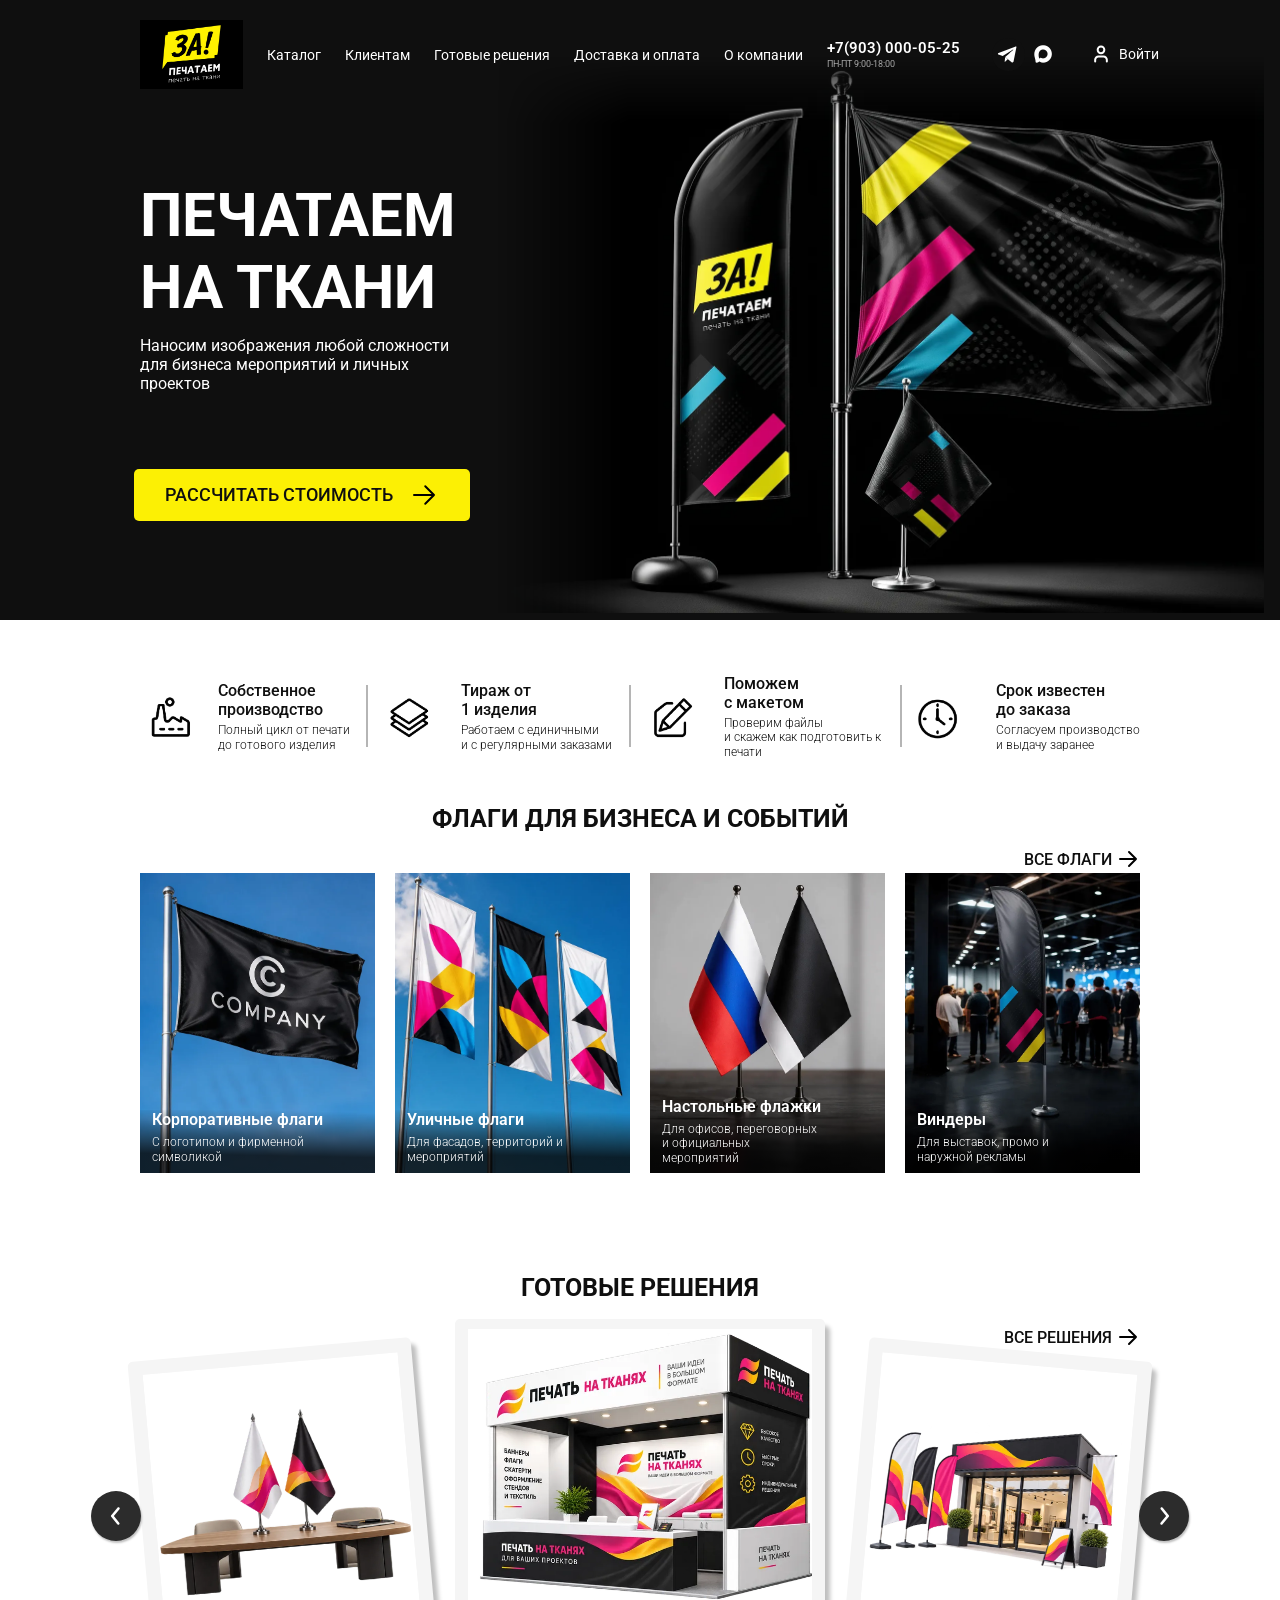
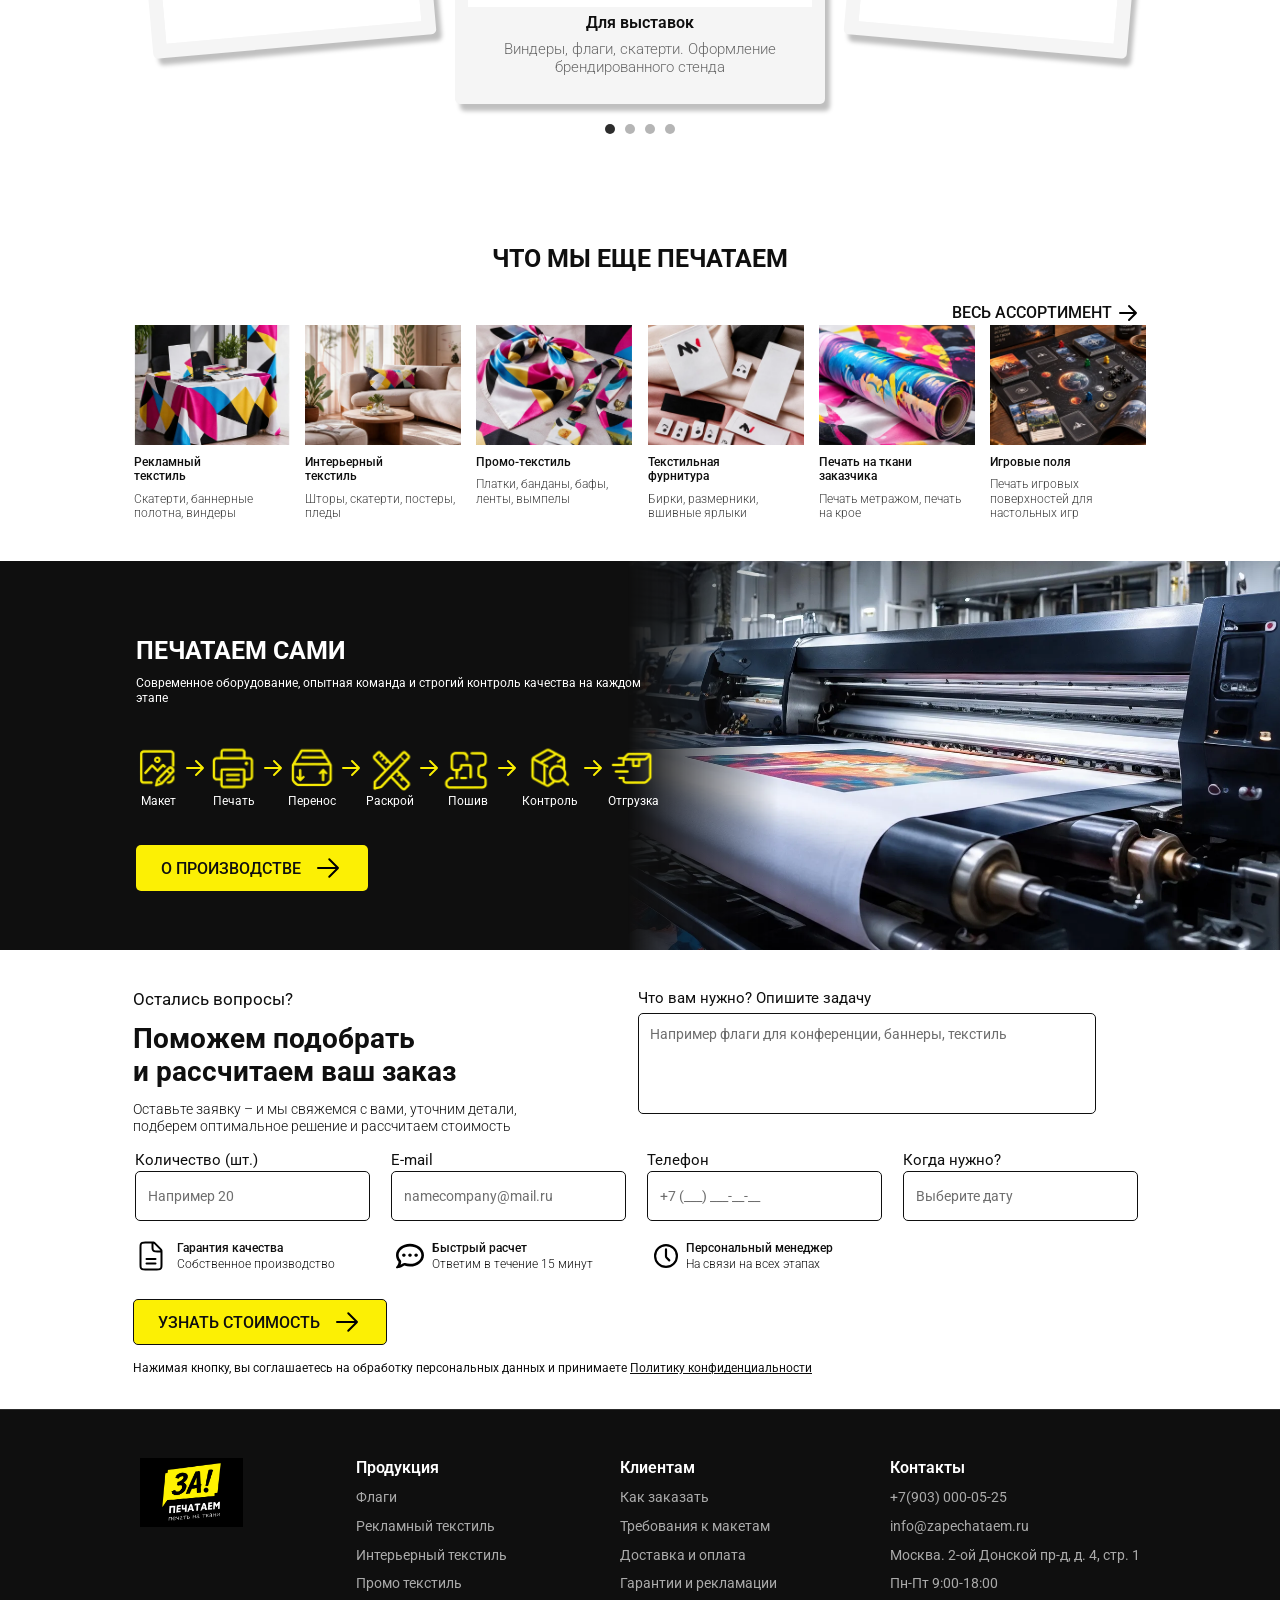
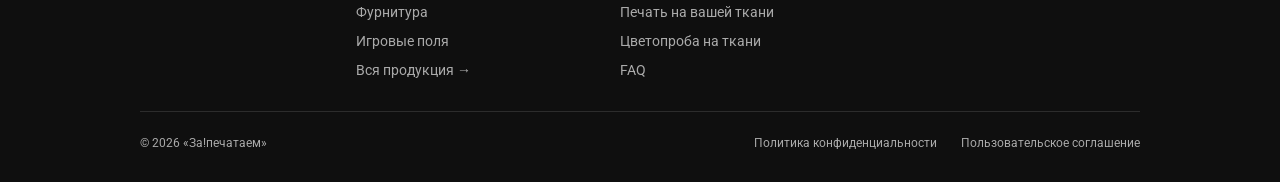
==== commit da28b64f: "Один подвал везде — вариант flags-category-page Co-Authored-By: Claude Sonnet 5 <noreply@anthropic.c" ====
--- a/index.html
+++ b/index.html
@@ -7,16 +7,16 @@
     <link rel="preconnect" href="https://fonts.googleapis.com" />
     <link rel="preconnect" href="https://fonts.gstatic.com" crossorigin />
     <link rel="stylesheet" href="https://fonts.googleapis.com/css2?family=Roboto:wght@300;400;500;600;700&display=swap" />
-    <script type="module" crossorigin src="./assets/home-B17a1bVJ.js"></script>
-    <link rel="modulepreload" crossorigin href="./assets/Textarea-o4xDHyzE.js">
-    <link rel="modulepreload" crossorigin href="./assets/site-content-Drll2B07.js">
-    <link rel="modulepreload" crossorigin href="./assets/SectionHeader-B2fMc8Yk.js">
-    <link rel="modulepreload" crossorigin href="./assets/CardStacked-CJFSjGqP.js">
-    <link rel="stylesheet" crossorigin href="./assets/Textarea-CeBhAOKj.css">
-    <link rel="stylesheet" crossorigin href="./assets/site-content-Cy1skjwz.css">
+    <script type="module" crossorigin src="./assets/home-vYxRzgZY.js"></script>
+    <link rel="modulepreload" crossorigin href="./assets/Textarea-BHltJCHF.js">
+    <link rel="modulepreload" crossorigin href="./assets/site-content-DrDTzxsC.js">
+    <link rel="modulepreload" crossorigin href="./assets/SectionHeader-BO8_rK0O.js">
+    <link rel="modulepreload" crossorigin href="./assets/CardStacked-D-lm8e9T.js">
+    <link rel="stylesheet" crossorigin href="./assets/Textarea-3jH9X15g.css">
+    <link rel="stylesheet" crossorigin href="./assets/site-content-COVddV-4.css">
     <link rel="stylesheet" crossorigin href="./assets/SectionHeader-By592K_c.css">
     <link rel="stylesheet" crossorigin href="./assets/CardStacked-DEg0NZP9.css">
-    <link rel="stylesheet" crossorigin href="./assets/home-B2VoS511.css">
+    <link rel="stylesheet" crossorigin href="./assets/home-DFMmkXJ3.css">
   </head>
   <body class="site">
     <div id="app"></div>
--- a/assets/Textarea-3jH9X15g.css
+++ b/assets/Textarea-3jH9X15g.css
@@ -0,0 +1 @@
+:root{--color-black: #000000;--color-ink-900: #0F0F0F;--color-ink-800: #161616;--color-ink-700: #2C2C2C;--color-grey-700: #666666;--color-grey-600: #6B7280;--color-grey-500: #999999;--color-grey-400: #AAAAAA;--color-grey-300: #B5B5B5;--color-grey-200: #CCCCCC;--color-grey-250: #C9C9C9;--color-grey-100: #E5E7EB;--color-grey-050: #F7F7F7;--color-grey-030: #F5F5F5;--color-grey-020: #F9FAFB;--color-white: #FFFFFF;--color-accent: #FCF004;--color-accent-press: #E3D803;--color-cmy-cyan: #00AEEF;--color-cmy-magenta: #EC008C;--color-success: #2E7D32;--color-success-bg: #E8F5E9;--color-overlay: rgba(0, 0, 0, .5);--color-scrim-strong: rgba(0, 0, 0, .8);--color-scrim: rgba(0, 0, 0, .7);--color-scrim-soft: rgba(0, 0, 0, .4);--color-placeholder: #D9D9D9;--color-danger: #B3261E;--font-display: "Roboto", "Helvetica Neue", Arial, sans-serif;--font-body: "Roboto", "Helvetica Neue", Arial, sans-serif;--text-display: 60px;--text-h1: 40px;--text-h2: 25px;--text-title: 28px;--text-h3: 20px;--text-lead: 18px;--text-card-title: 16px;--text-body: 16px;--text-small: 14px;--text-caption: 12px;--text-micro: 9px;--weight-light: 300;--weight-regular: 400;--weight-medium: 500;--weight-semibold: 600;--weight-bold: 700;--weight-black: 800;--leading-tight: 1;--leading-heading: 1.1;--leading-normal: 1.2;--leading-body: 1.5;--tracking-display: 0;--tracking-heading: 0;--tracking-button: 0;--tracking-label: .08em;--space-1: 4px;--space-2: 8px;--space-3: 12px;--space-4: 16px;--space-5: 20px;--space-6: 24px;--space-7: 28px;--space-8: 32px;--space-10: 40px;--space-12: 48px;--space-14: 56px;--space-16: 64px;--space-20: 80px;--space-25: 100px;--space-section: 80px;--radius-0: 0;--radius-1: 2px;--radius-2: 5px;--radius-3: 8px;--radius-4: 12px;--radius-panel: 20px;--radius-round: 999px;--icon-sm: 16px;--icon-md: 24px;--icon-lg: 30px;--shadow-modal: 0 8px 12px rgba(0, 0, 0, .12);--shadow-photo: 5px 7px 4px rgba(0, 0, 0, .25);--shadow-control: 1px 2px 2px rgba(0, 0, 0, .25);--container: 1000px;--gutter: 20px;--border-width: 1px;--icon-stroke: 2px}.ui-icon[data-v-7f54bd86]{display:inline-block;flex-shrink:0;color:currentColor}.ui-icon path[data-v-7f54bd86]{stroke:currentColor;stroke-width:var(--icon-stroke)}.ui-icon--sm[data-v-7f54bd86]{width:var(--icon-sm);height:var(--icon-sm)}.ui-icon--md[data-v-7f54bd86]{width:var(--icon-md);height:var(--icon-md)}.ui-icon--lg[data-v-7f54bd86]{width:var(--icon-lg);height:var(--icon-lg)}.ui-button[data-v-ee7d5a4f]{display:inline-flex;align-items:center;justify-content:center;gap:var(--space-2);box-sizing:border-box;border:var(--border-width) solid transparent;border-radius:var(--radius-2);cursor:pointer;font-family:var(--font-body);font-size:var(--text-small);font-weight:var(--weight-semibold);letter-spacing:var(--tracking-button);text-decoration:none;text-transform:uppercase;white-space:nowrap;transition:background-color .1s ease,border-color .1s ease,color .1s ease}.ui-button--block[data-v-ee7d5a4f]{display:flex;width:100%}.ui-button[data-v-ee7d5a4f]:disabled{cursor:not-allowed;opacity:.4}.ui-button--primary.ui-button--sm[data-v-ee7d5a4f],.ui-button--ghost.ui-button--sm[data-v-ee7d5a4f]{padding:var(--space-3) var(--space-6)}.ui-button--md[data-v-ee7d5a4f]{min-height:44px;gap:var(--space-3);padding:7px var(--space-6);font-size:var(--text-body);font-weight:var(--weight-medium)}.ui-button--lg[data-v-ee7d5a4f]{gap:var(--space-4);padding:10px 30px;font-size:var(--text-lead);font-weight:var(--weight-medium)}.ui-button__arrow[data-v-ee7d5a4f]{flex-shrink:0;width:30px;height:30px;transition:transform .35s cubic-bezier(.25,.02,0,1.17)}.ui-button:hover:not(:disabled) .ui-button__arrow[data-v-ee7d5a4f]{transform:translate3d(4px,0,0)}.ui-button--primary[data-v-ee7d5a4f]{background:var(--color-accent);color:var(--color-ink-900)}.ui-button--primary[data-v-ee7d5a4f]:hover:not(:disabled),.ui-button--primary[data-v-ee7d5a4f]:active:not(:disabled){background:var(--color-accent-press)}.ui-button--primary[data-v-ee7d5a4f]:focus-visible{outline:var(--radius-1) solid var(--color-ink-900);outline-offset:var(--radius-1)}.ui-button--primary[data-v-ee7d5a4f]:disabled{background:var(--color-grey-100);color:var(--color-grey-500);opacity:1}.ui-button--primary.ui-button--dark[data-v-ee7d5a4f]:focus-visible{outline-color:var(--color-white)}.ui-button--ghost[data-v-ee7d5a4f]{background:transparent;border-color:var(--color-ink-900);color:var(--color-ink-900)}.ui-button--ghost[data-v-ee7d5a4f]:hover:not(:disabled){background:var(--color-grey-050)}.ui-button--ghost[data-v-ee7d5a4f]:focus-visible{outline:var(--radius-1) solid var(--color-ink-900);outline-offset:var(--radius-1)}.ui-button--ghost.ui-button--dark[data-v-ee7d5a4f]{border-color:var(--color-white);color:var(--color-white)}.ui-button--ghost.ui-button--dark[data-v-ee7d5a4f]:hover:not(:disabled){background:var(--color-ink-800)}.ui-button--ghost.ui-button--dark[data-v-ee7d5a4f]:focus-visible{outline-color:var(--color-white)}.ui-button--arrow[data-v-ee7d5a4f]{padding:0;background:transparent;border-color:transparent;color:var(--color-ink-900)}.ui-button--arrow:hover:not(:disabled) .ui-button__label[data-v-ee7d5a4f]{text-decoration:underline}.ui-button--arrow[data-v-ee7d5a4f]:focus-visible{outline:var(--radius-1) solid var(--color-ink-900);outline-offset:var(--radius-1)}.ui-button--arrow.ui-button--dark[data-v-ee7d5a4f]{color:var(--color-white)}.ui-button--arrow.ui-button--dark[data-v-ee7d5a4f]:focus-visible{outline-color:var(--color-white)}.ui-input[data-v-60ea43ef]{width:100%;box-sizing:border-box;padding:var(--space-3) var(--space-4);border:var(--border-width) solid var(--color-grey-100);border-radius:var(--radius-2);background:var(--color-white);color:var(--color-ink-900);font-family:var(--font-body);font-size:var(--text-body)}.ui-input[data-v-60ea43ef]::placeholder{color:var(--color-grey-500)}.ui-input[data-v-60ea43ef]:disabled{cursor:not-allowed;opacity:.4}.ui-input[data-v-60ea43ef]:focus-visible{outline:var(--radius-1) solid var(--color-ink-900);outline-offset:var(--radius-1)}.ui-input--invalid[data-v-60ea43ef]{border-color:var(--color-danger)}.ui-input--dark[data-v-60ea43ef]{background:var(--color-ink-900);border-color:var(--color-ink-700);color:var(--color-white)}.ui-input--dark[data-v-60ea43ef]::placeholder{color:var(--color-grey-500)}.ui-input--dark[data-v-60ea43ef]:focus-visible{outline-color:var(--color-white)}.ui-input--dark.ui-input--invalid[data-v-60ea43ef]{border-color:var(--color-danger)}.ui-textarea[data-v-9531cfce]{display:block;width:100%;box-sizing:border-box;min-height:100px;padding:var(--space-3) var(--space-4);border:var(--border-width) solid var(--color-grey-100);border-radius:var(--radius-2);background:var(--color-white);color:var(--color-ink-900);font-family:var(--font-body);font-size:var(--text-small);line-height:1.4;resize:vertical}.ui-textarea[data-v-9531cfce]::placeholder{color:var(--color-grey-500)}.ui-textarea[data-v-9531cfce]:disabled{cursor:not-allowed;opacity:.4}.ui-textarea[data-v-9531cfce]:focus-visible{outline:var(--radius-1) solid var(--color-ink-900);outline-offset:var(--radius-1)}.ui-textarea--invalid[data-v-9531cfce]{border-color:var(--color-danger)}
--- a/assets/site-content-COVddV-4.css
+++ b/assets/site-content-COVddV-4.css
@@ -0,0 +1 @@
+*,*:before,*:after{box-sizing:border-box}html{-webkit-text-size-adjust:100%}body.site{margin:0;background:var(--color-ink-900);color:var(--color-ink-900);font-family:var(--font-body);font-size:var(--text-body);line-height:var(--leading-normal)}.site img{max-width:100%}.site-container{width:100%;max-width:calc(var(--container) + 2 * var(--space-5));margin:0 auto;padding:0 var(--space-5)}@media (min-width: 768px) and (max-width: 1023px){.site-container{padding:0 var(--space-8)}}.site-visually-hidden{position:absolute;width:1px;height:1px;margin:-1px;padding:0;overflow:hidden;clip:rect(0 0 0 0);white-space:nowrap;border:0}:root{--ease-reveal: cubic-bezier(.46, .03, .2, .98);--ease-soft: cubic-bezier(0, -.01, .12, .97);--ease-spring: cubic-bezier(.25, .02, 0, 1.17);--reveal-duration: .9s;--reveal-distance: 40px}.motion-ready [data-reveal]{opacity:0;transition:opacity var(--reveal-duration) var(--ease-soft) var(--reveal-delay, 0s),transform var(--reveal-duration) var(--ease-reveal) var(--reveal-delay, 0s);will-change:opacity,transform}.motion-ready [data-reveal=up]{transform:translate3d(0,var(--reveal-distance),0)}.motion-ready [data-reveal=down]{transform:translate3d(0,calc(-1 * var(--reveal-distance)),0)}.motion-ready [data-reveal=left]{transform:translate3d(calc(-1 * var(--reveal-distance)),0,0)}.motion-ready [data-reveal=right]{transform:translate3d(var(--reveal-distance),0,0)}.motion-ready [data-reveal=scale]{transform:scale(.94)}.motion-ready [data-reveal].is-revealed{opacity:1;transform:none}.motion-ready [data-reveal].is-revealed:not(:hover){will-change:auto}@media (prefers-reduced-motion: reduce){*,*:before,*:after{animation-duration:.01ms!important;animation-iteration-count:1!important;transition-duration:.01ms!important;scroll-behavior:auto!important}}.site-header[data-v-46761ce0]{position:relative;z-index:10;background:var(--color-ink-900);color:var(--color-white)}.site-header__inner[data-v-46761ce0]{display:flex;align-items:center;justify-content:space-between;gap:var(--space-6);padding-top:var(--space-5);padding-bottom:var(--space-5)}.site-header__logo[data-v-46761ce0]{display:block;flex-shrink:0;width:103px;line-height:0}.site-header__logo picture[data-v-46761ce0]{display:block}.site-header__logo img[data-v-46761ce0]{width:100%;height:auto}.site-header__nav[data-v-46761ce0]{position:relative;display:flex;gap:var(--space-6)}.site-header__nav-item:hover .site-header__dropdown[data-v-46761ce0],.site-header__nav-item:focus-within .site-header__dropdown[data-v-46761ce0]{display:flex}.site-header__dropdown[data-v-46761ce0]{display:none;position:absolute;top:100%;left:50%;transform:translate(-50%);z-index:20;margin-top:var(--space-5);padding:var(--space-4);gap:var(--space-5);border-top:var(--border-width) solid var(--color-ink-700);background:var(--color-ink-900);white-space:nowrap}.site-header__dropdown[data-v-46761ce0]:not(.site-header__dropdown--wide){flex-direction:column;padding:var(--space-3);gap:0}.site-header__dropdown-column[data-v-46761ce0]{display:flex;flex-direction:column;min-width:220px;margin:0;padding:0;list-style:none}.site-header__dropdown-link[data-v-46761ce0]{display:block;position:relative;min-height:40px;padding:var(--space-2) var(--space-3);border-radius:var(--radius-1);color:var(--color-white);font-size:var(--text-small);line-height:1.35;text-decoration:none;transition:background-color .2s ease,color .2s ease}.site-header__dropdown-link[data-v-46761ce0]:hover{background:var(--color-ink-800);color:var(--color-accent)}.site-header__nav-link[data-v-46761ce0]{position:relative;transition:color .3s ease;color:var(--color-white);font-size:var(--text-small);font-weight:var(--weight-regular);text-decoration:none;white-space:nowrap}.site-header__nav-link--current[data-v-46761ce0]{font-weight:var(--weight-medium)}.site-header__nav-link[data-v-46761ce0]:hover{color:var(--color-accent)}.site-header__nav-link[data-v-46761ce0]:after{content:"";position:absolute;right:0;bottom:-4px;left:0;height:1px;background:currentColor;transform:scaleX(0);transform-origin:left center;transition:transform .4s var(--ease-reveal, ease)}.site-header__nav-link[data-v-46761ce0]:hover:after{transform:scaleX(1)}.site-header__inner[data-v-46761ce0]{animation:site-header-in-46761ce0 .8s var(--ease-soft, ease) both}@keyframes site-header-in-46761ce0{0%{opacity:0;transform:translate3d(0,-12px,0)}to{opacity:1;transform:none}}.site-header__social[data-v-46761ce0],.site-header__login[data-v-46761ce0]{transition:opacity .3s ease,transform .3s var(--ease-spring, ease)}.site-header__social[data-v-46761ce0]:hover{transform:translate3d(0,-2px,0)}.site-header__login[data-v-46761ce0]:hover{opacity:.8}.site-header__actions[data-v-46761ce0]{display:flex;align-items:center;gap:var(--space-8)}.site-header__phone[data-v-46761ce0]{display:flex;flex-direction:column;gap:2px;white-space:nowrap}.site-header__phone-number[data-v-46761ce0]{color:var(--color-white);font-size:15px;font-weight:var(--weight-semibold);text-decoration:none}.site-header__schedule[data-v-46761ce0]{color:var(--color-grey-400);font-size:var(--text-micro)}.site-header__socials[data-v-46761ce0],.site-header__drawer-socials[data-v-46761ce0]{display:flex;align-items:center;gap:1px}.site-header__social[data-v-46761ce0]{display:inline-flex;align-items:center;justify-content:center;width:33px;height:33px;line-height:0}.site-header__max-icon[data-v-46761ce0]{display:block;width:18px;height:18px;background:var(--color-white);mask:url([data-uri]) center / contain no-repeat;-webkit-mask:url([data-uri]) center / contain no-repeat}.site-header__login[data-v-46761ce0]{display:inline-flex;align-items:center;gap:var(--space-2);color:var(--color-white);font-size:var(--text-small);text-decoration:none}.site-header__menu-button[data-v-46761ce0]{display:none;align-items:center;justify-content:center;width:44px;height:44px;padding:0;border:var(--border-width) solid var(--color-ink-700);border-radius:var(--radius-3);background:var(--color-ink-800);cursor:pointer}.site-header a[data-v-46761ce0]:focus-visible,.site-header button[data-v-46761ce0]:focus-visible{outline:var(--radius-1) solid var(--color-white);outline-offset:var(--radius-1)}.site-header__drawer[data-v-46761ce0]{border-top:var(--border-width) solid var(--color-ink-700);background:var(--color-ink-900)}.site-header__drawer-nav[data-v-46761ce0]{display:flex;flex-direction:column;padding-top:var(--space-2);padding-bottom:var(--space-6)}.site-header__drawer-link[data-v-46761ce0]{padding:var(--space-3) 0;border-bottom:var(--border-width) solid var(--color-ink-700);color:var(--color-white);font-size:var(--text-body);text-decoration:none}.site-header__drawer-item[data-v-46761ce0]{border-bottom:var(--border-width) solid var(--color-ink-700)}.site-header__drawer-item .site-header__drawer-link[data-v-46761ce0]{border-bottom:none}.site-header__drawer-summary[data-v-46761ce0]{display:flex;align-items:center;justify-content:space-between;cursor:pointer;list-style:none}.site-header__drawer-summary[data-v-46761ce0]::-webkit-details-marker{display:none}.site-header__drawer-summary[data-v-46761ce0]:after{content:"";width:10px;height:10px;border-right:var(--border-width) solid var(--color-white);border-bottom:var(--border-width) solid var(--color-white);transform:rotate(45deg);transition:transform .2s ease}.site-header__drawer-item[open] .site-header__drawer-summary[data-v-46761ce0]:after{transform:rotate(-135deg)}.site-header__drawer-sublink[data-v-46761ce0]{display:block;padding-left:var(--space-4);color:var(--color-grey-400);font-size:var(--text-small)}.site-header__drawer-sublink[data-v-46761ce0]:last-child{border-bottom:none}.site-header__drawer-socials[data-v-46761ce0]{margin-top:var(--space-4)}@media (max-width: 1100px){.site-header__nav[data-v-46761ce0]{gap:var(--space-4)}.site-header__actions[data-v-46761ce0]{gap:var(--space-5)}}@media (max-width: 1023px){.site-header[data-v-46761ce0]{border-bottom:var(--border-width) solid var(--color-ink-700)}.site-header__inner[data-v-46761ce0]{padding-top:var(--space-4);padding-bottom:var(--space-4)}.site-header__logo[data-v-46761ce0]{width:80px}.site-header__nav[data-v-46761ce0],.site-header__socials[data-v-46761ce0],.site-header__login[data-v-46761ce0]{display:none}.site-header__actions[data-v-46761ce0]{gap:var(--space-6)}.site-header__phone[data-v-46761ce0]{align-items:flex-end}.site-header__phone-number[data-v-46761ce0]{font-size:var(--text-small)}.site-header__menu-button[data-v-46761ce0]{display:inline-flex}}@media (min-width: 1024px){.site-header--overlay[data-v-46761ce0]{position:absolute;top:0;right:0;left:0;background:transparent}.site-header__drawer[data-v-46761ce0]{display:none!important}}@media (max-width: 767px){.site-header[data-v-46761ce0]{border-bottom:none}.site-header__inner[data-v-46761ce0]{padding:14px 10px 14px var(--space-2)}.site-header__logo[data-v-46761ce0]{width:103px}.site-header__phone[data-v-46761ce0]{display:none}.site-header__menu-button[data-v-46761ce0]{width:40px;height:40px;border:none;background:transparent}.site-header__menu-button img[data-v-46761ce0]{width:40px;height:40px}.site-header--overlay[data-v-46761ce0]{position:absolute;top:0;right:0;left:0;background:transparent}}.card-overlay[data-v-df6b5e0e]{position:relative;display:flex;flex-direction:column;justify-content:flex-end;overflow:hidden;background:var(--color-placeholder);color:var(--color-white);text-decoration:none}.card-overlay[data-v-df6b5e0e]:focus-visible{outline:var(--radius-1) solid var(--color-ink-900);outline-offset:var(--radius-1)}.card-overlay__image[data-v-df6b5e0e]{position:absolute;top:0;right:0;bottom:0;left:0;width:100%;height:100%;object-fit:cover;transition:transform .3s ease}.card-overlay:hover .card-overlay__image[data-v-df6b5e0e]{transform:scale(1.03)}.card-overlay__content[data-v-df6b5e0e]{position:relative;display:flex;flex-direction:column}.card-overlay__title[data-v-df6b5e0e]{font-size:var(--text-card-title);font-weight:var(--weight-semibold);line-height:var(--leading-normal)}.card-overlay--home[data-v-df6b5e0e]{aspect-ratio:235 / 300}.card-overlay--home .card-overlay__content[data-v-df6b5e0e]{min-height:63px;gap:6px;padding:0 var(--space-3) var(--space-2);background:linear-gradient(1.1deg,var(--color-scrim-strong) 29.4%,transparent 96.5%)}.card-overlay--home .card-overlay__text[data-v-df6b5e0e]{max-width:160px;font-size:var(--text-caption);font-weight:var(--weight-light);line-height:var(--leading-normal)}.card-overlay--catalog[data-v-df6b5e0e]{height:320px}.card-overlay--catalog .card-overlay__content[data-v-df6b5e0e]{flex:1;justify-content:flex-end;gap:6px;padding:var(--space-4);background:linear-gradient(249.6deg,transparent 33.3%,var(--color-scrim) 66.7%)}.card-overlay--catalog .card-overlay__title[data-v-df6b5e0e]{letter-spacing:-.02em;white-space:nowrap}.card-overlay--catalog .card-overlay__text[data-v-df6b5e0e]{font-size:var(--text-caption);line-height:16px;opacity:.9}@media (max-width: 1023px) and (min-width: 768px){.card-overlay--home[data-v-df6b5e0e]{aspect-ratio:auto;height:280px;border-radius:var(--radius-4)}.card-overlay--home[data-v-df6b5e0e]:before{content:"";position:absolute;top:0;right:0;bottom:0;left:0;background:var(--color-scrim-soft)}.card-overlay--home .card-overlay__content[data-v-df6b5e0e]{min-height:0;gap:var(--space-1);padding:var(--space-4);background:none}.card-overlay--home .card-overlay__title[data-v-df6b5e0e]{font-weight:var(--weight-bold)}.card-overlay--home .card-overlay__text[data-v-df6b5e0e]{max-width:none;color:var(--color-grey-200);font-weight:var(--weight-regular)}}@media (max-width: 767px){.card-overlay--home[data-v-df6b5e0e]{aspect-ratio:165 / 211}.card-overlay--home .card-overlay__content[data-v-df6b5e0e]{min-height:44px;gap:2px;padding:0 var(--space-2) var(--space-1)}.card-overlay--home .card-overlay__title[data-v-df6b5e0e]{font-size:var(--text-caption)}.card-overlay--home .card-overlay__text[data-v-df6b5e0e]{font-size:var(--text-caption);line-height:1.15}.card-overlay--catalog[data-v-df6b5e0e]{height:240px}.card-overlay--catalog .card-overlay__title[data-v-df6b5e0e]{white-space:normal}}.ui-modal-enter-active[data-v-86ffeeb4]{transition:opacity .35s cubic-bezier(0,-.01,.12,.97)}.ui-modal-leave-active[data-v-86ffeeb4]{transition:opacity .2s ease}.ui-modal-enter-from[data-v-86ffeeb4],.ui-modal-leave-to[data-v-86ffeeb4]{opacity:0}.ui-modal-enter-active .ui-modal__card[data-v-86ffeeb4]{transition:transform .5s cubic-bezier(.25,.02,0,1.17)}.ui-modal-enter-from .ui-modal__card[data-v-86ffeeb4]{transform:translate3d(0,32px,0) scale(.98)}.ui-modal[data-v-86ffeeb4]{position:fixed;top:0;right:0;bottom:0;left:0;z-index:100;display:flex;align-items:center;justify-content:center;padding:var(--space-4);background:var(--color-overlay);overflow-y:auto}.ui-modal__card[data-v-86ffeeb4]{position:relative;box-sizing:border-box;width:100%;max-width:560px;margin:auto;padding:var(--space-10);border-radius:var(--radius-3);background:var(--color-white);box-shadow:var(--shadow-modal);outline:none}.ui-modal__close[data-v-86ffeeb4]{position:absolute;top:var(--space-10);right:var(--space-10);display:inline-flex;align-items:center;justify-content:center;width:32px;height:32px;padding:0;border:none;border-radius:var(--radius-round);background:var(--color-grey-020);cursor:pointer}.ui-modal__close[data-v-86ffeeb4]:focus-visible{outline:var(--radius-1) solid var(--color-ink-900);outline-offset:var(--radius-1)}@media (max-width: 767px){.ui-modal__card[data-v-86ffeeb4]{padding:var(--space-6)}.ui-modal__close[data-v-86ffeeb4]{top:var(--space-6);right:var(--space-6)}}.lead-modal-swap-enter-active[data-v-cd3d3d92],.lead-modal-swap-leave-active[data-v-cd3d3d92]{transition:opacity .3s cubic-bezier(0,-.01,.12,.97),transform .4s cubic-bezier(.46,.03,.2,.98)}.lead-modal-swap-enter-from[data-v-cd3d3d92]{opacity:0;transform:translate3d(0,12px,0)}.lead-modal-swap-leave-to[data-v-cd3d3d92]{opacity:0}.lead-modal--success .lead-modal__check[data-v-cd3d3d92]{animation:lead-modal-check-cd3d3d92 .6s cubic-bezier(.25,.02,0,1.17) .15s both}@keyframes lead-modal-check-cd3d3d92{0%{transform:scale(.4);opacity:0}to{transform:none;opacity:1}}.lead-modal[data-v-cd3d3d92]{display:flex;flex-direction:column;gap:var(--space-7)}.lead-modal__head[data-v-cd3d3d92]{display:flex;flex-direction:column;gap:var(--space-2);max-width:420px}.lead-modal__title[data-v-cd3d3d92]{margin:0;color:var(--color-ink-900);font-size:var(--text-title);font-weight:var(--weight-bold);line-height:var(--leading-normal)}.lead-modal__text[data-v-cd3d3d92]{margin:0;color:var(--color-grey-600);font-size:var(--text-small);line-height:20px}.lead-modal__form[data-v-cd3d3d92]{display:flex;flex-direction:column;gap:var(--space-4)}.lead-modal__grid[data-v-cd3d3d92]{display:grid;grid-template-columns:repeat(2,minmax(0,1fr));gap:var(--space-4)}.lead-modal__field[data-v-cd3d3d92]{display:flex;flex-direction:column;gap:6px}.lead-modal__label[data-v-cd3d3d92]{color:var(--color-ink-900);font-size:13px;font-weight:var(--weight-medium)}.lead-modal__field[data-v-cd3d3d92] .ui-input{height:44px;border-radius:6px;font-size:var(--text-small)}.lead-modal__field[data-v-cd3d3d92] .ui-input::placeholder,.lead-modal__field[data-v-cd3d3d92] .ui-textarea::placeholder{color:var(--color-grey-600)}.lead-modal__field[data-v-cd3d3d92] .ui-textarea{height:100px;border-radius:6px}.lead-modal__submit[data-v-cd3d3d92]{min-height:48px;margin-top:var(--space-3);border-radius:6px}.lead-modal__submit-arrow[data-v-cd3d3d92]{margin-left:var(--space-1)}.lead-modal__consent[data-v-cd3d3d92]{margin:0;font-size:var(--text-caption);line-height:var(--leading-normal);color:var(--color-grey-600);text-align:center}.lead-modal__consent a[data-v-cd3d3d92]{color:inherit}.lead-modal--success[data-v-cd3d3d92]{align-items:center;gap:var(--space-2);min-height:300px;justify-content:center;text-align:center}.lead-modal__check[data-v-cd3d3d92]{display:inline-flex;align-items:center;justify-content:center;width:64px;height:64px;margin-bottom:var(--space-4);border-radius:var(--radius-round);background:var(--color-success-bg)}.lead-modal__success-title[data-v-cd3d3d92]{margin:0;color:var(--color-ink-900);font-size:22px;font-weight:var(--weight-bold);line-height:var(--leading-normal)}.lead-modal__success-text[data-v-cd3d3d92]{max-width:380px;margin:0;color:var(--color-grey-600);font-size:var(--text-small);line-height:20px}@media (max-width: 767px){.lead-modal[data-v-cd3d3d92]{gap:var(--space-5)}.lead-modal__head[data-v-cd3d3d92]{padding-right:var(--space-10);gap:6px}.lead-modal__title[data-v-cd3d3d92]{font-size:var(--text-h3)}.lead-modal__text[data-v-cd3d3d92]{font-size:13px;line-height:18px}.lead-modal__form[data-v-cd3d3d92]{gap:var(--space-3)}.lead-modal__grid[data-v-cd3d3d92]{grid-template-columns:1fr;gap:var(--space-3)}.lead-modal--success[data-v-cd3d3d92]{min-height:240px}}.site-footer[data-v-31a3f875]{border-top:var(--border-width) solid var(--color-ink-700);background:var(--color-ink-900);color:var(--color-white)}.site-footer__inner[data-v-31a3f875]{display:flex;flex-direction:column;gap:0;padding-top:var(--space-12);padding-bottom:var(--space-8)}.site-footer__main[data-v-31a3f875]{display:flex;justify-content:space-between;gap:71px}.site-footer__logo[data-v-31a3f875]{flex-shrink:0;width:103px;line-height:0}.site-footer__logo picture[data-v-31a3f875]{display:block}.site-footer__logo img[data-v-31a3f875]{width:100%;height:auto}.site-footer__columns[data-v-31a3f875]{display:flex;gap:101px}.site-footer__column[data-v-31a3f875]{display:flex;flex-direction:column}.site-footer__title[data-v-31a3f875]{margin-bottom:var(--space-3);font-size:var(--text-body);font-weight:var(--weight-semibold);line-height:var(--leading-normal);list-style:none;pointer-events:none}.site-footer__title-mobile[data-v-31a3f875]{display:none}.site-footer__title[data-v-31a3f875]::-webkit-details-marker{display:none}.site-footer__links[data-v-31a3f875]{display:flex;flex-direction:column;gap:var(--space-3);margin:0;padding:0;list-style:none}.site-footer__links li[data-v-31a3f875]{font-size:var(--text-small);line-height:var(--leading-normal)}.site-footer__link[data-v-31a3f875]{white-space:nowrap;transition:color .3s ease;color:var(--color-grey-400);font-size:var(--text-small);line-height:var(--leading-normal);text-decoration:none}a.site-footer__link[data-v-31a3f875]:hover,.site-footer__legal[data-v-31a3f875]:hover{color:var(--color-accent)}.site-footer__bottom[data-v-31a3f875]{display:flex;justify-content:space-between;gap:var(--space-6);width:100%;margin-top:var(--space-8);padding-top:var(--space-6);border-top:var(--border-width) solid var(--color-ink-700);font-size:var(--text-caption)}.site-footer__copyright[data-v-31a3f875],.site-footer__legal[data-v-31a3f875]{color:var(--color-grey-400);text-decoration:none}.site-footer__copyright[data-v-31a3f875]{margin-right:auto}.site-footer__legal[data-v-31a3f875]{flex-shrink:0}.site-footer__socials[data-v-31a3f875]{display:none;gap:var(--space-4)}.site-footer__social[data-v-31a3f875]{display:inline-flex;align-items:center;line-height:0}.site-footer__max-icon[data-v-31a3f875]{display:block;width:24px;height:24px;background:var(--color-white);mask:url([data-uri]) center / contain no-repeat;-webkit-mask:url([data-uri]) center / contain no-repeat}.site-footer a[data-v-31a3f875]:focus-visible{outline:var(--radius-1) solid var(--color-white);outline-offset:var(--radius-1)}@media (min-width: 1024px){.site-footer__columns[data-v-31a3f875]{display:contents}}@media (max-width: 1023px){.site-footer[data-v-31a3f875]{background:var(--color-ink-800)}.site-footer__inner[data-v-31a3f875]{gap:var(--space-8);padding-top:var(--space-12);padding-bottom:var(--space-8)}.site-footer__main[data-v-31a3f875]{justify-content:space-between;gap:var(--space-6)}.site-footer__logo[data-v-31a3f875]{width:100px}.site-footer__columns[data-v-31a3f875]{gap:var(--space-8)}.site-footer__title[data-v-31a3f875]{font-size:var(--text-small);font-weight:var(--weight-bold)}.site-footer__link[data-v-31a3f875]{color:var(--color-grey-200);font-size:13px}.site-footer__bottom[data-v-31a3f875]{width:auto;padding-top:var(--space-4);color:var(--color-grey-700);font-size:var(--text-caption)}.site-footer__copyright[data-v-31a3f875],.site-footer__legal[data-v-31a3f875]{color:var(--color-grey-700)}}@media (max-width: 767px){.site-footer[data-v-31a3f875]{border-top:none;background:var(--color-black)}.site-footer__title-desktop[data-v-31a3f875]{display:none}.site-footer__title-mobile[data-v-31a3f875]{display:inline}.site-footer__main[data-v-31a3f875]{flex-direction:column-reverse;gap:var(--space-6)}.site-footer__inner[data-v-31a3f875]{position:relative}.site-footer__logo[data-v-31a3f875]{position:absolute;right:var(--space-5);bottom:var(--space-8);width:106px}.site-footer__columns[data-v-31a3f875]{flex-direction:column;gap:0}.site-footer__column[data-v-31a3f875]{border-bottom:var(--border-width) solid var(--color-white)}.site-footer__title[data-v-31a3f875]{display:flex;align-items:center;justify-content:space-between;margin:0;padding:var(--space-3) 0;font-size:var(--text-body);font-weight:var(--weight-regular);pointer-events:auto;cursor:pointer}.site-footer__title[data-v-31a3f875]:after{content:"";width:20px;height:20px;background:var(--color-white);mask:url("data:image/svg+xml,%3csvg%20width='30'%20height='30'%20viewBox='0%200%2030%2030'%20fill='none'%20xmlns='http://www.w3.org/2000/svg'%3e%3cg%20id='eva:arrow-ios-forward-fill'%3e%3cpath%20id='Vector'%20d='M12.5%2023.75C12.2079%2023.7506%2011.9249%2023.6489%2011.7%2023.4625C11.5734%2023.3576%2011.4688%2023.2287%2011.3921%2023.0833C11.3154%2022.9378%2011.2682%2022.7787%2011.2531%2022.615C11.238%2022.4512%2011.2553%2022.2862%2011.3041%2022.1291C11.3529%2021.9721%2011.4322%2021.8263%2011.5375%2021.7L17.1375%2015L11.7375%208.2875C11.6337%208.15964%2011.5561%208.01252%2011.5093%207.8546C11.4625%207.69667%2011.4474%207.53106%2011.4649%207.36727C11.4823%207.20349%2011.5319%207.04476%2011.6109%206.90021C11.6898%206.75567%2011.7966%206.62815%2011.925%206.525C12.0543%206.4112%2012.2058%206.32537%2012.3699%206.27288C12.5339%206.2204%2012.7071%206.20239%2012.8785%206.22C13.0498%206.2376%2013.2157%206.29044%2013.3657%206.37519C13.5157%206.45995%2013.6465%206.57478%2013.75%206.7125L19.7875%2014.2125C19.9714%2014.4362%2020.0719%2014.7167%2020.0719%2015.0063C20.0719%2015.2958%2019.9714%2015.5763%2019.7875%2015.8L13.5375%2023.3C13.4121%2023.4513%2013.2528%2023.5709%2013.0725%2023.649C12.8923%2023.7272%2012.6961%2023.7618%2012.5%2023.75Z'%20fill='white'/%3e%3c/g%3e%3c/svg%3e") center / contain no-repeat;-webkit-mask:url("data:image/svg+xml,%3csvg%20width='30'%20height='30'%20viewBox='0%200%2030%2030'%20fill='none'%20xmlns='http://www.w3.org/2000/svg'%3e%3cg%20id='eva:arrow-ios-forward-fill'%3e%3cpath%20id='Vector'%20d='M12.5%2023.75C12.2079%2023.7506%2011.9249%2023.6489%2011.7%2023.4625C11.5734%2023.3576%2011.4688%2023.2287%2011.3921%2023.0833C11.3154%2022.9378%2011.2682%2022.7787%2011.2531%2022.615C11.238%2022.4512%2011.2553%2022.2862%2011.3041%2022.1291C11.3529%2021.9721%2011.4322%2021.8263%2011.5375%2021.7L17.1375%2015L11.7375%208.2875C11.6337%208.15964%2011.5561%208.01252%2011.5093%207.8546C11.4625%207.69667%2011.4474%207.53106%2011.4649%207.36727C11.4823%207.20349%2011.5319%207.04476%2011.6109%206.90021C11.6898%206.75567%2011.7966%206.62815%2011.925%206.525C12.0543%206.4112%2012.2058%206.32537%2012.3699%206.27288C12.5339%206.2204%2012.7071%206.20239%2012.8785%206.22C13.0498%206.2376%2013.2157%206.29044%2013.3657%206.37519C13.5157%206.45995%2013.6465%206.57478%2013.75%206.7125L19.7875%2014.2125C19.9714%2014.4362%2020.0719%2014.7167%2020.0719%2015.0063C20.0719%2015.2958%2019.9714%2015.5763%2019.7875%2015.8L13.5375%2023.3C13.4121%2023.4513%2013.2528%2023.5709%2013.0725%2023.649C12.8923%2023.7272%2012.6961%2023.7618%2012.5%2023.75Z'%20fill='white'/%3e%3c/g%3e%3c/svg%3e") center / contain no-repeat;transform:rotate(90deg);transition:transform .2s ease}.site-footer__column[open] .site-footer__title[data-v-31a3f875]:after{transform:rotate(-90deg)}.site-footer__links[data-v-31a3f875]{padding-bottom:var(--space-4)}.site-footer__link[data-v-31a3f875]{color:var(--color-grey-200);white-space:normal}.site-footer__bottom[data-v-31a3f875]{flex-direction:column;gap:var(--space-3);border-top:none;padding-top:0}.site-footer__socials[data-v-31a3f875]{display:flex;align-items:center;margin-bottom:var(--space-2)}.site-footer__copyright[data-v-31a3f875]{order:1;margin-right:0}}
--- a/assets/home-DFMmkXJ3.css
+++ b/assets/home-DFMmkXJ3.css
@@ -0,0 +1 @@
+.hero[data-v-e8996da1]{position:relative;background:var(--color-ink-900);color:var(--color-white);overflow:hidden}.hero__inner[data-v-e8996da1]{position:relative;min-height:617px;padding-top:180px;padding-bottom:99px}.hero__content[data-v-e8996da1]{position:relative;z-index:1;display:flex;flex-direction:column;align-items:flex-start;max-width:420px}.hero__title[data-v-e8996da1]{margin:0;font-size:var(--text-display);font-weight:var(--weight-bold);line-height:var(--leading-normal);text-transform:uppercase}.hero__title-line[data-v-e8996da1]{display:block;overflow:hidden;padding-bottom:.04em;margin-bottom:-.04em}.hero__title-inner[data-v-e8996da1]{display:inline-block;animation:hero-line-up-e8996da1 1s var(--ease-reveal) both}.hero__text[data-v-e8996da1]{animation:hero-fade-up-e8996da1 .9s var(--ease-reveal) .45s both}.hero__cta[data-v-e8996da1]{animation:hero-fade-up-e8996da1 .9s var(--ease-spring) .6s both}@keyframes hero-line-up-e8996da1{0%{transform:translate3d(0,105%,0)}to{transform:none}}@keyframes hero-fade-up-e8996da1{0%{opacity:0;transform:translate3d(0,24px,0)}to{opacity:1;transform:none}}.hero__text[data-v-e8996da1]{max-width:313px;margin:var(--space-3) 0 0;font-size:var(--text-body);line-height:var(--leading-normal)}.hero__cta[data-v-e8996da1]{margin-top:75px;margin-left:-6px}.hero__visual[data-v-e8996da1]{position:absolute;top:57px;left:calc(33.33% + 31px);width:766px;height:556px;pointer-events:none;-webkit-mask-image:linear-gradient(to bottom,transparent 0,#000 12%),linear-gradient(to left,#000 83%,transparent 100%);-webkit-mask-composite:source-in;mask-image:linear-gradient(to bottom,transparent 0,#000 12%),linear-gradient(to left,#000 83%,transparent 100%);mask-composite:intersect}.hero__visual picture[data-v-e8996da1]{display:block;height:100%}.hero__visual img[data-v-e8996da1]{display:block;width:100%;height:100%;object-fit:cover}@media (max-width: 1199px) and (min-width: 1024px){.hero__visual[data-v-e8996da1]{left:auto;right:-60px}}@media (max-width: 1023px){.hero__inner[data-v-e8996da1]{min-height:0;padding-top:var(--space-12);padding-bottom:var(--space-12)}.hero__content[data-v-e8996da1]{max-width:none}.hero__title[data-v-e8996da1]{font-size:44px;line-height:var(--leading-heading)}.hero__title-line[data-v-e8996da1]{display:inline-block}.hero__title-line+.hero__title-line[data-v-e8996da1]{margin-left:.25em}.hero__text[data-v-e8996da1]{max-width:none;margin-top:var(--space-5);color:var(--color-grey-200);font-size:var(--text-lead);line-height:1.4}.hero__cta[data-v-e8996da1]{margin:var(--space-7) 0 0;padding:var(--space-3) var(--space-6);font-size:var(--text-body)}.hero__cta[data-v-e8996da1] .ui-button__arrow{width:18px;height:18px}.hero__visual[data-v-e8996da1]{position:relative;top:auto;left:auto;width:100%;height:320px;margin-top:var(--space-8);border-radius:var(--radius-4);overflow:hidden;-webkit-mask-image:none;mask-image:none}}@media (max-width: 767px){.hero[data-v-e8996da1]{background:var(--color-black)}.hero__inner[data-v-e8996da1]{min-height:416px;padding-top:140px;padding-bottom:var(--space-10)}.hero__content[data-v-e8996da1]{max-width:none;padding-left:var(--space-2)}.hero__title[data-v-e8996da1]{font-size:var(--text-title);line-height:var(--leading-normal)}.hero__title-line[data-v-e8996da1]{display:block}.hero__title-line+.hero__title-line[data-v-e8996da1]{margin-left:0}.hero__text[data-v-e8996da1]{max-width:122px;margin-top:var(--space-5);color:var(--color-white);font-size:var(--text-caption);line-height:var(--leading-normal)}.hero__cta[data-v-e8996da1]{width:150px;min-height:40px;margin:var(--space-10) 0 0 calc(-1 * var(--space-2));padding:0 var(--space-2) 0 11px;justify-content:space-between;gap:var(--space-2);font-size:var(--text-small);line-height:var(--leading-normal);white-space:normal;text-align:left}.hero__cta[data-v-e8996da1] .ui-button__arrow{width:28px;height:28px}.hero__visual[data-v-e8996da1]{position:absolute;top:82px;right:-16px;left:auto;width:243px;height:294px;margin:0;border-radius:0;-webkit-mask-image:none;mask-image:none}}.benefits[data-v-bd9c4a51]{background:var(--color-white);padding-top:54px}.benefits__list[data-v-bd9c4a51]{display:flex;align-items:center;justify-content:space-between;margin:0 auto;list-style:none}.benefits__item[data-v-bd9c4a51]{display:flex;align-items:center;gap:var(--space-5)}.benefits__divider[data-v-bd9c4a51]{flex-shrink:0;width:2px;height:62px;background:var(--color-grey-300)}.benefits__icon[data-v-bd9c4a51]{flex-shrink:0;background-image:url(./benefits-sprite-B3eyzboX.png);background-repeat:no-repeat}.benefits__body[data-v-bd9c4a51]{display:flex;flex-direction:column;gap:var(--space-1)}.benefits__title[data-v-bd9c4a51]{font-size:var(--text-body);font-weight:var(--weight-medium);line-height:var(--leading-normal)}.benefits__text[data-v-bd9c4a51]{font-size:var(--text-caption);font-weight:var(--weight-light);line-height:var(--leading-normal)}.benefits__line[data-v-bd9c4a51]{display:block}@media (min-width: 1024px){.benefits__title .benefits__line[data-v-bd9c4a51]{white-space:nowrap}.benefits__text[data-v-bd9c4a51]{max-width:160px}}@media (max-width: 1023px){.benefits[data-v-bd9c4a51]{padding-top:var(--space-10);padding-bottom:var(--space-2)}.benefits__list[data-v-bd9c4a51]{display:grid;grid-template-columns:repeat(2,minmax(0,1fr));gap:var(--space-6)}.benefits__divider[data-v-bd9c4a51]{display:none}.benefits__line[data-v-bd9c4a51]{display:inline}.benefits__line+.benefits__line[data-v-bd9c4a51]:before{content:" "}.benefits__title[data-v-bd9c4a51]{font-size:15px;font-weight:var(--weight-bold)}.benefits__text[data-v-bd9c4a51]{color:var(--color-grey-700);font-size:13px;font-weight:var(--weight-regular)}}@media (max-width: 767px){.benefits[data-v-bd9c4a51]{padding-top:var(--space-6)}.benefits__list[data-v-bd9c4a51]{position:relative;column-gap:var(--space-5);row-gap:var(--space-5)}.benefits__list[data-v-bd9c4a51]:after{content:"";position:absolute;top:27px;bottom:0;left:50%;width:2px;background:var(--color-grey-300)}.benefits__item[data-v-bd9c4a51]{display:grid;grid-template-columns:auto 1fr;align-items:center;gap:2px var(--space-1)}.benefits__body[data-v-bd9c4a51]{display:contents}.benefits__icon[data-v-bd9c4a51]{zoom:.72}.benefits__title[data-v-bd9c4a51]{font-size:var(--text-caption);font-weight:var(--weight-medium)}.benefits__title .benefits__line[data-v-bd9c4a51]{display:block}.benefits__title .benefits__line+.benefits__line[data-v-bd9c4a51]:before{content:none}.benefits__text[data-v-bd9c4a51]{grid-column:1 / -1;font-size:10px;line-height:1.2}}.solutions[data-v-03ba379d]{position:relative}.solutions-slide-enter-active[data-v-03ba379d],.solutions-slide-leave-active[data-v-03ba379d]{transition:opacity .35s var(--ease-soft),transform .45s var(--ease-reveal)}.solutions--forward .solutions-slide-enter-from[data-v-03ba379d],.solutions--back .solutions-slide-leave-to[data-v-03ba379d]{opacity:0;transform:translate3d(24px,0,0)}.solutions--forward .solutions-slide-leave-to[data-v-03ba379d],.solutions--back .solutions-slide-enter-from[data-v-03ba379d]{opacity:0;transform:translate3d(-24px,0,0)}.solutions-fade-enter-active[data-v-03ba379d],.solutions-fade-leave-active[data-v-03ba379d]{transition:opacity .3s var(--ease-soft),transform .4s var(--ease-reveal)}.solutions-fade-enter-from[data-v-03ba379d]{opacity:0;transform:translate3d(0,10px,0)}.solutions-fade-leave-to[data-v-03ba379d]{opacity:0}.solutions__nav[data-v-03ba379d],.solutions__dot[data-v-03ba379d]{transition:transform .3s var(--ease-spring),background-color .3s ease}.solutions__nav[data-v-03ba379d]:hover{transform:scale(1.08)}.solutions__polaroid[data-v-03ba379d]{transition:transform .5s var(--ease-spring)}.solutions__stage[data-v-03ba379d]{display:grid;grid-template-columns:1fr 370px 1fr;align-items:start;gap:6px}.solutions__card[data-v-03ba379d]{margin:0;padding:9.5px 13px 28px;border-radius:var(--radius-2);background:var(--color-grey-030);box-shadow:var(--shadow-photo);text-align:center}.solutions__card-image[data-v-03ba379d]{display:block;aspect-ratio:344 / 278;background:var(--color-white)}.solutions__card-image picture[data-v-03ba379d]{display:block;height:100%}.solutions__card-image img[data-v-03ba379d]{display:block;width:100%;height:100%;object-fit:cover}.solutions__caption[data-v-03ba379d]{display:flex;flex-direction:column;align-items:center;gap:var(--space-2);padding-top:6px}.solutions__title[data-v-03ba379d]{font-size:var(--text-card-title);font-weight:var(--weight-semibold);line-height:var(--leading-normal)}.solutions__text[data-v-03ba379d]{max-width:281px;font-size:15px;font-weight:var(--weight-light);line-height:var(--leading-normal);opacity:.6}.solutions__caption--below[data-v-03ba379d]{display:none}.solutions__side[data-v-03ba379d]{display:block;margin-top:30px;padding:0;border:none;background:none;cursor:pointer}.solutions__polaroid[data-v-03ba379d]{display:block;width:284px;aspect-ratio:284 / 298;padding:14px;border-radius:var(--radius-2);background:var(--color-grey-030);box-shadow:var(--shadow-photo)}.solutions__polaroid img[data-v-03ba379d]{display:block;width:100%;height:100%;object-fit:contain;background:var(--color-white)}.solutions__side--prev .solutions__polaroid[data-v-03ba379d]{transform:rotate(-5.06deg)}.solutions__side--next[data-v-03ba379d]{justify-self:end}.solutions__side--next .solutions__polaroid[data-v-03ba379d]{transform:rotate(5.06deg)}.solutions__side--prev:hover .solutions__polaroid[data-v-03ba379d]{transform:rotate(-2deg) translate3d(0,-6px,0)}.solutions__side--next:hover .solutions__polaroid[data-v-03ba379d]{transform:rotate(2deg) translate3d(0,-6px,0)}.solutions__side[data-v-03ba379d]:focus-visible,.solutions__nav[data-v-03ba379d]:focus-visible,.solutions__dot[data-v-03ba379d]:focus-visible{outline:var(--radius-1) solid var(--color-ink-900);outline-offset:var(--radius-1)}.solutions__nav[data-v-03ba379d]{position:absolute;top:172px;z-index:2;display:inline-flex;align-items:center;justify-content:center;width:50px;height:50px;padding:0;border:none;border-radius:var(--radius-round);background:var(--color-ink-700);box-shadow:var(--shadow-control);cursor:pointer}.solutions__nav--prev[data-v-03ba379d]{left:-49px}.solutions__nav--prev img[data-v-03ba379d]{transform:rotate(180deg)}.solutions__nav--next[data-v-03ba379d]{right:-49px}.solutions__dots[data-v-03ba379d]{display:flex;justify-content:center;gap:10px;margin-top:20px}.solutions__dot[data-v-03ba379d]{width:10px;height:10px;padding:0;border:none;border-radius:var(--radius-round);background:var(--color-grey-300);cursor:pointer}.solutions__dot--active[data-v-03ba379d]{background:var(--color-ink-700)}@media (max-width: 1199px) and (min-width: 1024px){.solutions__nav--prev[data-v-03ba379d]{left:-16px}.solutions__nav--next[data-v-03ba379d]{right:-16px}}@media (max-width: 1023px) and (min-width: 768px){.solutions__stage[data-v-03ba379d]{margin:0 60px;grid-template-columns:1fr 1fr;grid-template-areas:"main main" "prev next";gap:var(--space-3)}.solutions__card[data-v-03ba379d]{grid-area:main;padding:0;border-radius:var(--radius-3);background:none;box-shadow:none;overflow:hidden}.solutions__card-image[data-v-03ba379d]{aspect-ratio:auto;height:280px}.solutions__card .solutions__caption[data-v-03ba379d]{display:none}.solutions__side[data-v-03ba379d]{margin:var(--space-2) auto 0}.solutions__side--prev[data-v-03ba379d]{grid-area:prev}.solutions__side--next[data-v-03ba379d]{grid-area:next;justify-self:center}.solutions__polaroid[data-v-03ba379d]{width:176px;aspect-ratio:176 / 220;padding:0;border-radius:var(--radius-3);overflow:hidden}.solutions__polaroid img[data-v-03ba379d]{object-fit:cover}.solutions__nav[data-v-03ba379d]{top:238px;width:44px;height:44px}.solutions__nav--prev[data-v-03ba379d]{left:0}.solutions__nav--next[data-v-03ba379d]{right:0}.solutions__dots[data-v-03ba379d]{gap:var(--space-2);margin-top:var(--space-4)}.solutions__dot[data-v-03ba379d]{width:8px;height:8px}.solutions__caption--below[data-v-03ba379d]{display:flex;align-items:flex-start;margin-top:var(--space-4);text-align:left}.solutions__caption--below .solutions__title[data-v-03ba379d]{font-size:var(--text-lead);font-weight:var(--weight-bold)}.solutions__caption--below .solutions__text[data-v-03ba379d]{max-width:none;color:var(--color-grey-700);font-size:var(--text-small);font-weight:var(--weight-regular);opacity:1}}@media (max-width: 767px){.solutions__stage[data-v-03ba379d]{grid-template-columns:1fr}.solutions__side[data-v-03ba379d]{display:none}.solutions__card[data-v-03ba379d]{width:100%;max-width:255px;margin:0 auto}.solutions__text[data-v-03ba379d]{font-size:10px}.solutions__nav[data-v-03ba379d]{top:calc(50% - 40px);width:36px;height:36px;background:var(--color-white)}.solutions__nav img[data-v-03ba379d]{filter:invert(1)}.solutions__nav--prev[data-v-03ba379d]{left:0}.solutions__nav--next[data-v-03ba379d]{right:0}}.process[data-v-9d8ea753]{display:flex;align-items:flex-start;gap:3px;margin:0;padding:0;list-style:none}.process__step[data-v-9d8ea753]{display:flex;flex-direction:column;align-items:center;gap:3px;min-width:44px}.process__icon[data-v-9d8ea753]{display:block;background:var(--color-accent)}.process__label[data-v-9d8ea753]{color:var(--color-white);font-size:var(--text-caption);line-height:var(--leading-normal)}.process__arrow[data-v-9d8ea753]{flex-shrink:0;margin-top:11px;line-height:0}@media (max-width: 1023px) and (min-width: 768px){.process[data-v-9d8ea753]{justify-content:space-between;width:100%}.process__arrow[data-v-9d8ea753]{display:none}.process__icon[data-v-9d8ea753]{zoom:.55}.process__label[data-v-9d8ea753]{font-size:11px}}@media (max-width: 767px){.process[data-v-9d8ea753]{display:grid;grid-template-columns:repeat(7,auto);justify-content:start;align-items:center;column-gap:2px;row-gap:0}.process__icon[data-v-9d8ea753]{zoom:.72}.process__label[data-v-9d8ea753]{font-size:var(--text-caption)}.process__arrow[data-v-9d8ea753]{margin:0 0 16px;justify-self:center}.process__step[data-step="1"][data-v-9d8ea753]{grid-area:1 / 1}.process__arrow[data-arrow="1"][data-v-9d8ea753]{grid-area:1 / 2}.process__step[data-step="2"][data-v-9d8ea753]{grid-area:1 / 3}.process__arrow[data-arrow="2"][data-v-9d8ea753]{grid-area:1 / 4}.process__step[data-step="3"][data-v-9d8ea753]{grid-area:1 / 5}.process__arrow[data-arrow="3"][data-v-9d8ea753]{grid-area:1 / 6}.process__step[data-step="4"][data-v-9d8ea753]{grid-area:1 / 7}.process__arrow[data-arrow="4"][data-v-9d8ea753]{grid-area:2 / 7;margin:0;transform:rotate(90deg)}.process__step[data-step="5"][data-v-9d8ea753]{grid-area:3 / 7}.process__arrow[data-arrow="5"][data-v-9d8ea753]{grid-area:3 / 6;transform:rotate(180deg)}.process__step[data-step="6"][data-v-9d8ea753]{grid-area:3 / 5}.process__arrow[data-arrow="6"][data-v-9d8ea753]{grid-area:3 / 4;transform:rotate(180deg)}.process__step[data-step="7"][data-v-9d8ea753]{grid-area:3 / 3}}.print-ourselves[data-v-40a80cbe]{position:relative;overflow:hidden;background:var(--color-ink-900);color:var(--color-white)}.print-ourselves__inner[data-v-40a80cbe]{position:relative;z-index:1;padding-top:75px;padding-bottom:59px}.print-ourselves__content[data-v-40a80cbe]{display:flex;flex-direction:column;align-items:flex-start;max-width:537px;margin-left:-4px}.print-ourselves__title[data-v-40a80cbe]{margin:0;font-size:var(--text-h2);font-weight:var(--weight-bold);line-height:var(--leading-normal);text-transform:uppercase}.print-ourselves__text[data-v-40a80cbe]{margin:10px 0 0;font-size:var(--text-caption);line-height:var(--leading-normal)}.print-ourselves__process[data-v-40a80cbe]{margin-top:40px}.print-ourselves__cta[data-v-40a80cbe]{margin-top:37px}.print-ourselves__photo[data-v-40a80cbe]{display:none}.print-ourselves__visual[data-v-40a80cbe]{position:absolute;top:0;bottom:0;left:calc(50% - 147px);width:864px;-webkit-mask-image:linear-gradient(to right,transparent 15.6%,#000 33%);mask-image:linear-gradient(to right,transparent 15.6%,#000 33%)}.print-ourselves__visual img[data-v-40a80cbe]{display:block;width:100%;height:100%;object-fit:cover}@media (max-width: 1023px){.print-ourselves__visual[data-v-40a80cbe]{display:none}.print-ourselves__inner[data-v-40a80cbe]{padding-top:var(--space-12);padding-bottom:var(--space-12)}.print-ourselves__content[data-v-40a80cbe]{max-width:none;margin-left:0}.print-ourselves__title[data-v-40a80cbe]{font-size:22px}.print-ourselves__text[data-v-40a80cbe]{color:var(--color-grey-200);font-size:var(--text-small)}.print-ourselves__photo[data-v-40a80cbe]{display:block;width:100%;height:240px;margin-top:var(--space-7);border-radius:var(--radius-3);overflow:hidden}.print-ourselves__photo img[data-v-40a80cbe]{display:block;width:100%;height:100%;object-fit:cover}.print-ourselves__process[data-v-40a80cbe],.print-ourselves__cta[data-v-40a80cbe]{margin-top:var(--space-7)}}@media (max-width: 767px){.print-ourselves[data-v-40a80cbe]{background:var(--color-black)}.print-ourselves__visual[data-v-40a80cbe]{display:block;top:0;bottom:0;left:20%;width:100%;-webkit-mask-image:linear-gradient(to right,transparent 0,#000 45%);mask-image:linear-gradient(to right,transparent 0,#000 45%)}.print-ourselves__photo[data-v-40a80cbe]{display:none}.print-ourselves__inner[data-v-40a80cbe]{padding-top:var(--space-5);padding-bottom:var(--space-6)}.print-ourselves__title[data-v-40a80cbe]{font-size:var(--text-card-title)}.print-ourselves__text[data-v-40a80cbe]{max-width:222px;margin-top:var(--space-2);color:var(--color-white);font-size:var(--text-caption)}.print-ourselves__process[data-v-40a80cbe]{margin-top:var(--space-6)}.print-ourselves__cta[data-v-40a80cbe]{min-height:25px;margin-top:var(--space-5);padding:0 var(--space-3);font-size:var(--text-small);text-transform:none}.print-ourselves__cta[data-v-40a80cbe] .ui-button__arrow{width:18px;height:18px}}.lead[data-v-db81033b]{background:var(--color-white);padding:39px 0 25px}.lead__form[data-v-db81033b]{display:flex;flex-direction:column;gap:17px;padding-left:calc(var(--space-5) - 7px)}.lead__top[data-v-db81033b]{display:flex;justify-content:space-between;gap:var(--space-8);max-width:963px}.lead__intro[data-v-db81033b]{display:flex;flex-direction:column;gap:var(--space-3);max-width:420px}.lead__kicker[data-v-db81033b]{margin:0;font-size:17px;line-height:var(--leading-normal)}.lead__title[data-v-db81033b]{margin:0;font-size:var(--text-title);font-weight:var(--weight-bold);line-height:var(--leading-normal)}.lead__title-line[data-v-db81033b]{display:block}.lead__text[data-v-db81033b]{margin:0;font-size:var(--text-small);font-weight:var(--weight-light);line-height:var(--leading-normal)}.lead__field[data-v-db81033b]{display:flex;flex-direction:column;gap:2px}.lead__field--task[data-v-db81033b]{flex:0 0 458px;gap:6px}.lead__label[data-v-db81033b]{font-size:15px;line-height:var(--leading-normal)}.lead__control[data-v-db81033b]{box-sizing:border-box;width:100%;height:50px;padding:0 var(--space-3);border:var(--border-width) solid var(--color-ink-900);border-radius:var(--radius-2);background:var(--color-white);color:var(--color-ink-900);font-family:var(--font-body);font-size:var(--text-small)}.lead__control[data-v-db81033b]::placeholder{color:var(--color-ink-900);opacity:.6}.lead__control--textarea[data-v-db81033b]{height:101px;padding:var(--space-3) 11px;resize:none}.lead__control[data-v-db81033b]:focus-visible{outline:var(--radius-1) solid var(--color-ink-900);outline-offset:var(--radius-1)}.lead__grid[data-v-db81033b]{display:grid;grid-template-columns:repeat(4,235px);gap:21px;justify-content:center}.lead__perks[data-v-db81033b]{display:flex;justify-content:flex-start;gap:61px;margin:0;padding:0;list-style:none}.lead__perk[data-v-db81033b]{display:flex;align-items:center;gap:var(--space-2)}.lead__perk-body[data-v-db81033b]{display:flex;flex-direction:column;gap:2px;font-size:var(--text-caption);line-height:var(--leading-normal)}.lead__perk-title[data-v-db81033b]{font-weight:var(--weight-medium)}.lead__perk-text[data-v-db81033b]{font-weight:var(--weight-light)}.lead__submit[data-v-db81033b]{display:flex;flex-direction:column;align-items:flex-start;gap:var(--space-4);padding:var(--space-2) 0}.lead__consent[data-v-db81033b]{margin:0;font-size:var(--text-caption);line-height:var(--leading-normal)}.lead__consent a[data-v-db81033b]{color:inherit}.lead__button[data-v-db81033b]{border-color:var(--color-ink-900)}.lead__button-label--mobile[data-v-db81033b],.lead__field-icon[data-v-db81033b]{display:none}@media (max-width: 1023px){.lead[data-v-db81033b]{padding:var(--space-12) 0}.lead__form[data-v-db81033b]{gap:var(--space-4);padding-left:var(--space-8)}.lead__top[data-v-db81033b]{flex-direction:column;gap:var(--space-8)}.lead__intro[data-v-db81033b]{max-width:none}.lead__kicker[data-v-db81033b]{display:none}.lead__title[data-v-db81033b]{font-size:24px;text-transform:uppercase}.lead__title-line[data-v-db81033b]{display:inline}.lead__title-line+.lead__title-line[data-v-db81033b]:before{content:" "}.lead__text[data-v-db81033b]{color:var(--color-grey-700);font-weight:var(--weight-regular)}.lead__field[data-v-db81033b],.lead__field--task[data-v-db81033b]{flex:none;gap:6px}.lead__label[data-v-db81033b]{font-size:13px;font-weight:var(--weight-bold)}.lead__label-extra[data-v-db81033b]{display:none}.lead__control[data-v-db81033b]{height:auto;padding:var(--space-3);border-color:var(--color-ink-700)}.lead__control[data-v-db81033b]::placeholder{color:var(--color-grey-500);opacity:1}.lead__grid[data-v-db81033b]{grid-template-columns:repeat(2,minmax(0,1fr));gap:var(--space-4)}.lead__perks[data-v-db81033b]{display:none}.lead__submit[data-v-db81033b]{padding-top:var(--space-3)}.lead__consent[data-v-db81033b]{color:var(--color-grey-700);font-size:11px}}@media (max-width: 767px){.lead[data-v-db81033b]{padding:var(--space-8) 0 var(--space-6)}.lead__form[data-v-db81033b]{gap:var(--space-2);padding-left:var(--space-5)}.lead__top[data-v-db81033b],.lead__grid[data-v-db81033b]{display:contents}.lead__intro[data-v-db81033b]{order:1;gap:var(--space-2);margin-bottom:var(--space-3);padding:0 var(--space-2)}.lead__title[data-v-db81033b]{font-size:var(--text-card-title);text-transform:none}.lead__title-line[data-v-db81033b]{display:block}.lead__title-line+.lead__title-line[data-v-db81033b]:before{content:none}.lead__text[data-v-db81033b]{font-size:var(--text-caption)}.lead__field--email[data-v-db81033b]{order:2}.lead__field--phone[data-v-db81033b]{order:3}.lead__field--date[data-v-db81033b]{order:4}.lead__field--task[data-v-db81033b]{order:5}.lead__field--quantity[data-v-db81033b]{display:none}.lead__submit[data-v-db81033b]{order:6}.lead__field[data-v-db81033b]{position:relative}.lead__label[data-v-db81033b]{display:none}.lead__control[data-v-db81033b]{height:36px;padding:0 var(--space-3);border-color:var(--color-grey-500);font-size:var(--text-caption)}.lead__control--textarea[data-v-db81033b]{height:56px;padding-top:var(--space-2)}.lead__field--icon .lead__control[data-v-db81033b]{padding-left:30px}.lead__field-icon[data-v-db81033b]{position:absolute;top:11px;left:var(--space-2);display:block;opacity:.6;pointer-events:none}.lead__submit[data-v-db81033b]{flex-direction:column;gap:var(--space-3);padding-top:var(--space-2)}.lead__consent[data-v-db81033b]{padding:0 var(--space-1);color:var(--color-ink-900);font-size:var(--text-caption)}.lead__button[data-v-db81033b]{width:100%;min-height:36px;font-size:var(--text-small);text-transform:none}.lead__button[data-v-db81033b] .ui-button__arrow{width:20px;height:20px}.lead__button-label[data-v-db81033b]{display:none}.lead__button-label--mobile[data-v-db81033b]{display:inline}}.home__light[data-v-d6b1b6f3],.home__section[data-v-d6b1b6f3]{background:var(--color-white)}.home__section--flags[data-v-d6b1b6f3]{padding-top:45px}.home__flags[data-v-d6b1b6f3]{display:grid;grid-template-columns:repeat(4,minmax(0,1fr));gap:var(--space-5);margin-top:39px}.home__section--solutions[data-v-d6b1b6f3]{padding-top:100px}.home__solutions[data-v-d6b1b6f3]{margin-top:16px}.home__other-wrap[data-v-d6b1b6f3]{position:relative}.home__other-next[data-v-d6b1b6f3]{position:absolute;right:0;display:none;align-items:center;justify-content:center;width:40px;height:40px;padding:0;border:none;border-radius:var(--radius-round);background:var(--color-white);box-shadow:var(--shadow-control);cursor:pointer}.home__other-next img[data-v-d6b1b6f3]{width:24px;height:24px;filter:invert(1)}.home__section--other[data-v-d6b1b6f3]{padding-top:110px;padding-bottom:41px}.home__other[data-v-d6b1b6f3]{display:grid;grid-template-columns:repeat(6,156px);justify-content:space-between;margin-top:51px;margin-right:-6px;margin-left:-6px}@media (max-width: 1023px){.home__section[data-v-d6b1b6f3]{padding-top:var(--space-12);padding-bottom:0}.home__section--other[data-v-d6b1b6f3]{padding-bottom:var(--space-12)}.home__flags[data-v-d6b1b6f3],.home__other[data-v-d6b1b6f3]{grid-template-columns:repeat(2,minmax(0,1fr));gap:var(--space-5);margin:var(--space-6) 0 0}.home__solutions[data-v-d6b1b6f3]{margin-top:var(--space-6)}}@media (max-width: 767px){.home__section[data-v-d6b1b6f3]{padding-top:var(--space-8)}.home__section--solutions[data-v-d6b1b6f3]{margin-top:var(--space-8);padding-bottom:var(--space-8);background:var(--color-grey-250)}.home__flags[data-v-d6b1b6f3]{gap:var(--space-5)}.home__other[data-v-d6b1b6f3]{display:flex;gap:var(--space-5);overflow-x:auto;scroll-snap-type:x mandatory;scrollbar-width:none}.home__other[data-v-d6b1b6f3]::-webkit-scrollbar{display:none}.home__other[data-v-d6b1b6f3]>*{flex:0 0 calc(50% - var(--space-5) / 2);scroll-snap-align:start}.home__other-next[data-v-d6b1b6f3]{display:inline-flex;top:51px}}
